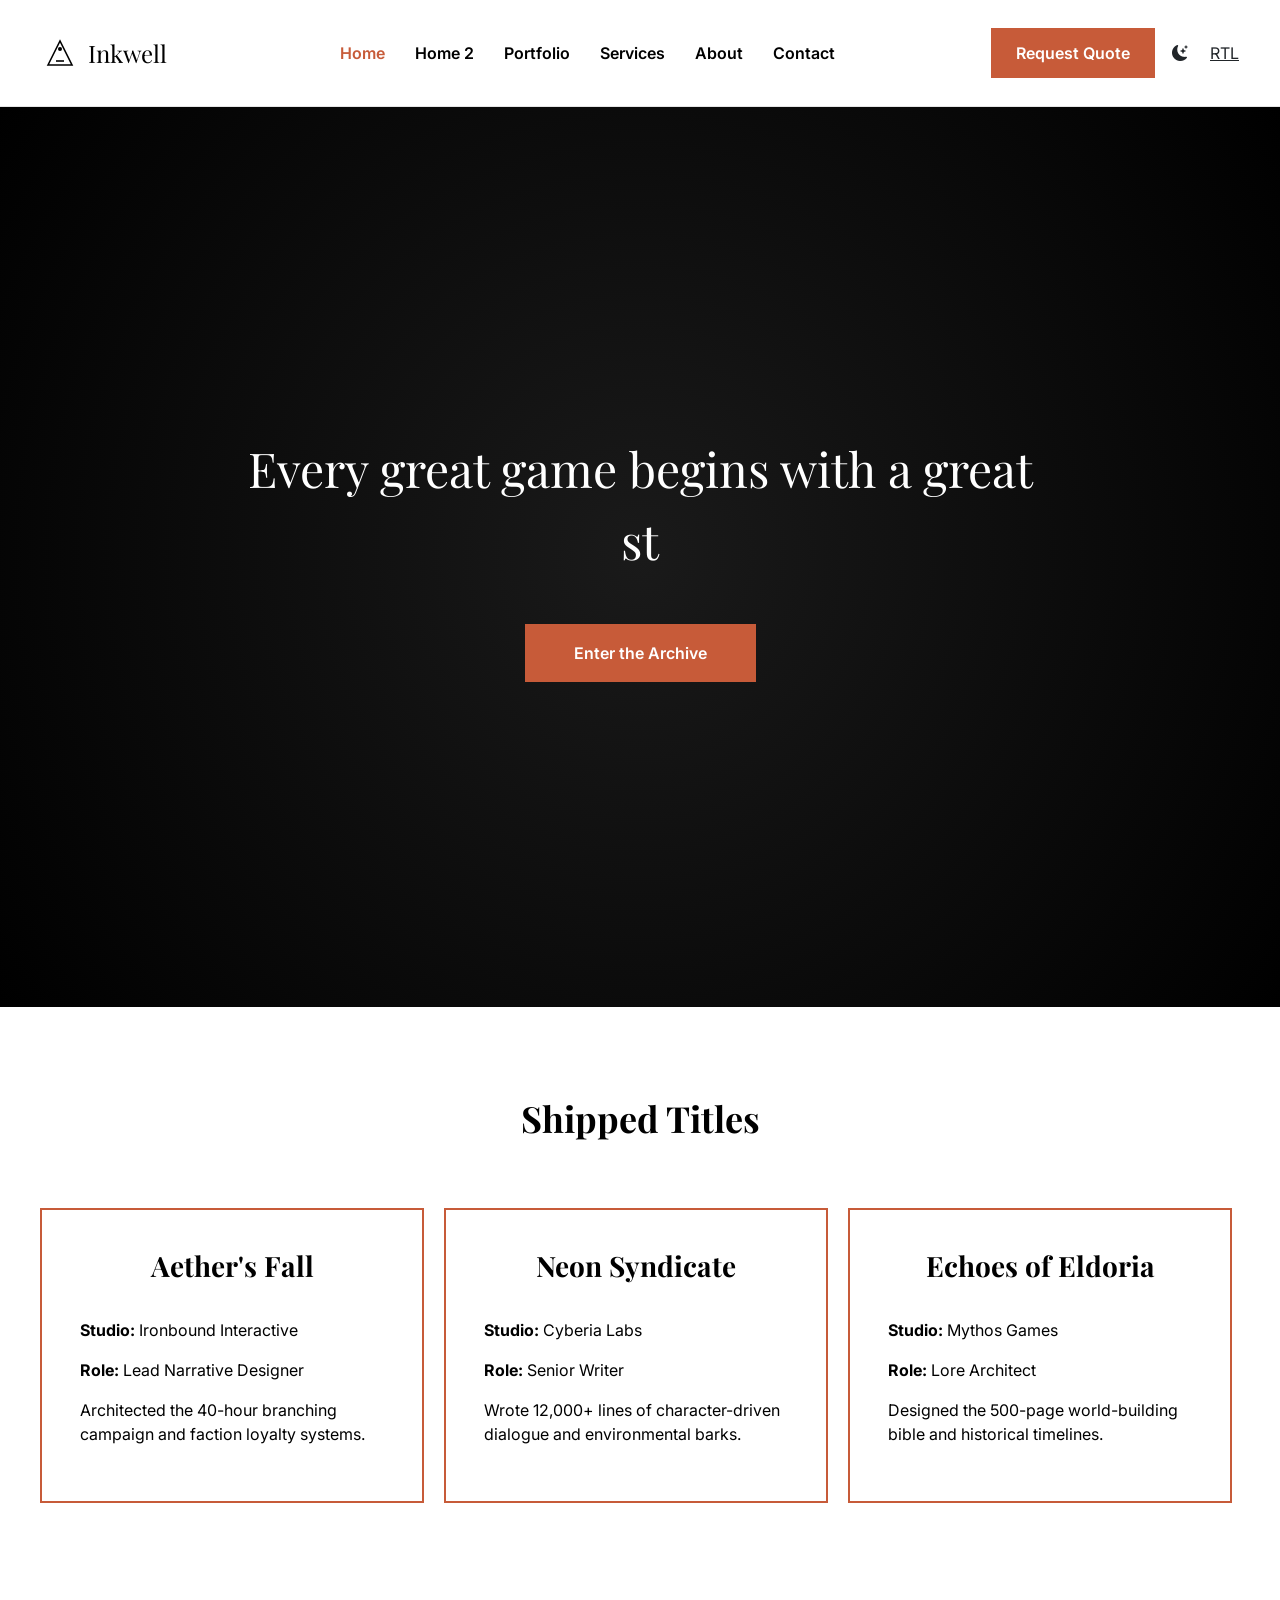
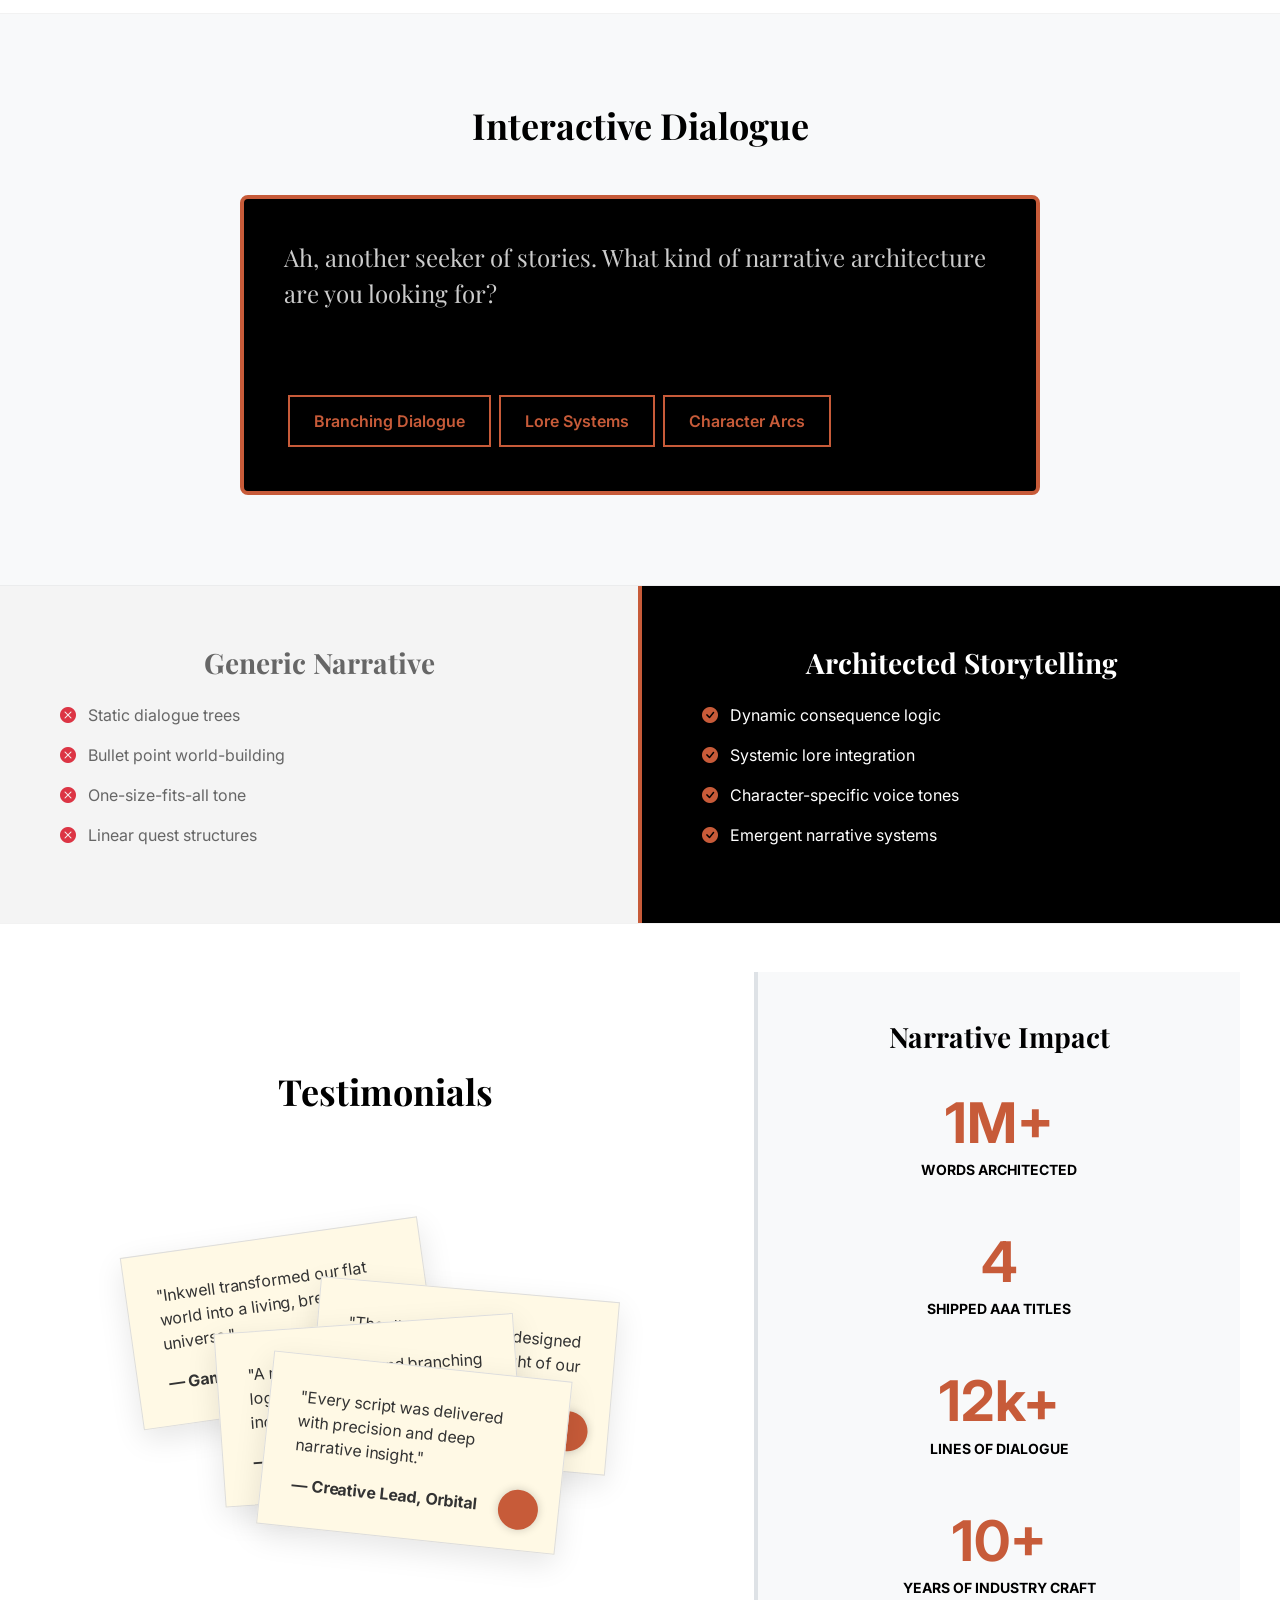
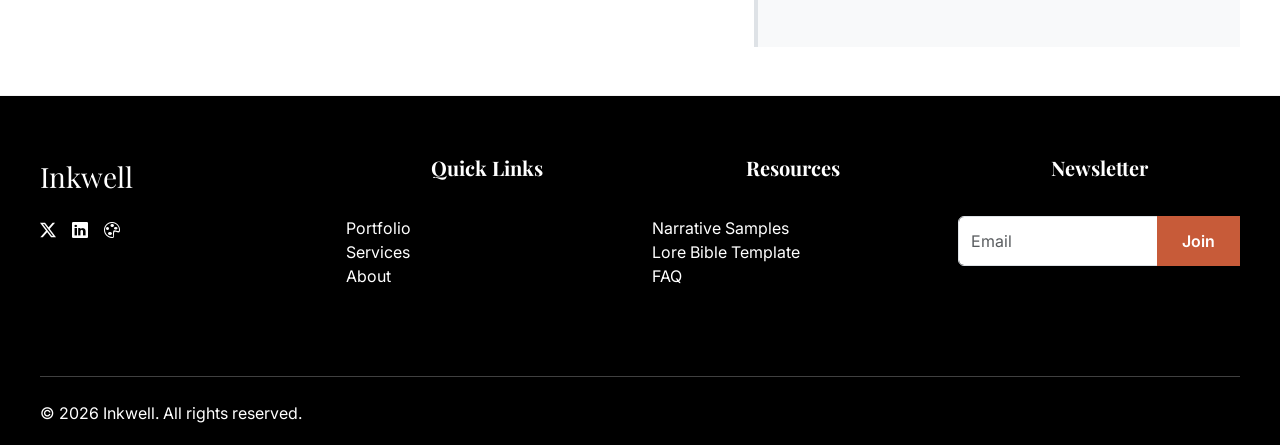
==== index.html @ e15f111b "80CentOkay" ====
<!DOCTYPE html>
<html lang="en">
<head>
    <meta charset="UTF-8">
    <meta name="viewport" content="width=device-width, initial-scale=1.0">
    <title>Inkwell | Narrative Architect & Game Writer</title>
    <meta name="description" content="Portfolio of Inkwell, a professional game writer and narrative designer specializing in AAA branching narratives and world-building.">
    <!-- Bootstrap 5 CSS -->
    <link href="https://cdn.jsdelivr.net/npm/bootstrap@5.3.0/dist/css/bootstrap.min.css" rel="stylesheet">
    <!-- Bootstrap Icons -->
    <link rel="stylesheet" href="https://cdn.jsdelivr.net/npm/bootstrap-icons@1.11.0/font/bootstrap-icons.css">
    <!-- Custom Styles -->
    <link rel="stylesheet" href="assets/css/style.css">
    <link rel="stylesheet" href="assets/css/dark-mode.css">
    <link rel="stylesheet" href="assets/css/rtl.css">
    <link rel="icon" type="image/svg+xml" href="assets/images/logo.svg">
    <style>
        /* Home-specific styles */
        .hero-section {
            height: 100vh;
            display: flex;
            align-items: center;
            justify-content: center;
            text-align: center;
            background: radial-gradient(circle, #1A1A1A 0%, #000 100%);
            color: #FFF;
            position: relative;
        }

        .typewriter-container {
            font-family: var(--font-heading);
            font-size: 3rem;
            max-width: 800px;
        }

        .shipped-titles-rail {
            display: flex;
            overflow-x: auto;
            scroll-snap-type: x mandatory;
            gap: 20px;
            padding: 20px 0;
            scrollbar-width: none;
        }

        .shipped-titles-rail::-webkit-scrollbar {
            display: none;
        }

        .game-card {
            flex: 0 0 clamp(280px, 30vw, 400px);
            scroll-snap-align: start;
            border: 2px solid var(--accent-amber);
            padding: clamp(20px, 3vw, 40px);
            transition: 0.3s;
            background: var(--primary-white);
            color: var(--primary-black);
            cursor: pointer;
        }

        .game-card:hover {
            background: var(--accent-amber);
            color: #FFF;
            transform: translateY(-10px);
        }

        .dialogue-ui {
            background: #000;
            color: #FFF;
            padding: 40px;
            border: 4px solid var(--accent-amber);
            border-radius: 8px;
            min-height: 300px;
            display: flex;
            flex-direction: column;
            justify-content: space-between;
        }

        .dialogue-text {
            font-size: 1.5rem;
            font-family: var(--font-heading);
        }

        .writer-edge-split {
            display: flex;
            flex-wrap: wrap;
        }

        .edge-side {
            flex: 1;
            padding: 60px;
            min-width: 300px;
        }

        .edge-left {
            background: #F4F4F4;
            color: #666;
        }

        .edge-right {
            background: var(--primary-black);
            color: var(--primary-white);
            border-left: 4px solid var(--accent-amber);
        }

        .testimonial-letters {
            position: relative;
            height: 400px;
            display: flex;
            justify-content: center;
            align-items: center;
        }

        .letter {
            position: absolute;
            width: 300px;
            padding: 30px;
            background: #FFF9E5;
            box-shadow: 0 10px 30px rgba(0,0,0,0.1);
            border: 1px solid #DDD;
            transition: 0.5s;
            cursor: pointer;
            color: #333;
        }

        .letter::after {
            content: '';
            position: absolute;
            bottom: 20px;
            right: 20px;
            width: 40px;
            height: 40px;
            background: var(--accent-amber);
            border-radius: 50%;
            box-shadow: 0 0 10px rgba(0,0,0,0.2);
        }

        .letter:nth-child(1) { transform: rotate(-8deg) translate(-100px, -40px); z-index: 1; }
        .letter:nth-child(2) { transform: rotate(5deg) translate(80px, 20px); z-index: 2; }
        .letter:nth-child(3) { transform: rotate(-4deg) translate(-20px, 60px); z-index: 3; }
        .letter:nth-child(4) { transform: rotate(6deg) translate(40px, 100px); z-index: 4; }

        .letter:hover {
            z-index: 10;
            transform: scale(1.1) rotate(0deg) translateY(-20px);
        }
    </style>
</head>
<body>

    <!-- Header -->
    <header class="sticky-top bg-white">
        <nav class="navbar navbar-expand-custom container">
            <a class="navbar-brand d-flex align-items-center" href="index.html">
                <svg width="40" height="40" viewBox="0 0 100 100" class="me-2">
                    <path d="M20 80 L50 20 L80 80 Z" fill="none" stroke="currentColor" stroke-width="4"/>
                    <path d="M40 70 L60 70" fill="none" stroke="currentColor" stroke-width="4"/>
                    <circle cx="50" cy="40" r="5" fill="currentColor"/>
                </svg>
                <span>Inkwell</span>
            </a>
            
            <button class="navbar-toggler" type="button" data-bs-toggle="offcanvas" data-bs-target="#mobileNav">
                <span class="navbar-toggler-icon"></span>
            </button>

            <div class="collapse navbar-collapse">
                <ul class="navbar-nav mx-auto">
                    <li class="nav-item"><a class="nav-link active" href="index.html">Home</a></li>
                    <li class="nav-item"><a class="nav-link" href="home-2.html">Home 2</a></li>
                    <li class="nav-item"><a class="nav-link" href="portfolio.html">Portfolio</a></li>
                    <li class="nav-item"><a class="nav-link" href="services.html">Services</a></li>
                    <li class="nav-item"><a class="nav-link" href="about.html">About</a></li>
                    <li class="nav-item"><a class="nav-link" href="contact.html">Contact</a></li>
                </ul>
            </div>

            <div class="d-flex align-items-center d-flex-desktop">
                <a href="contact.html" class="btn btn-primary me-3">Request Quote</a>
            </div>

            <div class="theme-controls theme-controls-mobile">
                <button id="theme-toggle" class="btn btn-link text-dark p-0 me-3"><i id="theme-icon" class="bi bi-moon-stars-fill"></i></button>
                <button id="rtl-toggle" class="btn btn-link text-dark p-0">RTL</button>
            </div>
        </nav>
    </header>

    <!-- Mobile Nav Offcanvas -->
    <div class="offcanvas offcanvas-start" tabindex="-1" id="mobileNav">
        <div class="offcanvas-header">
            <h5 class="offcanvas-title">Menu</h5>
            <button type="button" class="btn-close" data-bs-dismiss="offcanvas"></button>
        </div>
        <div class="offcanvas-body">
            <ul class="navbar-nav">
                <li class="nav-item"><a class="nav-link" href="index.html">Home</a></li>
                <li class="nav-item"><a class="nav-link" href="home-2.html">Home 2</a></li>
                <li class="nav-item"><a class="nav-link" href="portfolio.html">Portfolio</a></li>
                <li class="nav-item"><a class="nav-link" href="services.html">Services</a></li>
                <li class="nav-item"><a class="nav-link" href="about.html">About</a></li>
                <li class="nav-item"><a class="nav-link" href="contact.html">Contact</a></li>
            </ul>
        </div>
    </div>

    <!-- Section 1: Cinematic Opening -->
    <section class="hero-section p-0 text-fixed-white">
        <div class="container">
            <div id="typewriter" class="typewriter-container mx-auto" data-text="Every great game begins with a great story."></div>
            <a href="#titles" class="btn btn-primary mt-5 px-5 py-3">Enter the Archive</a>
        </div>
    </section>

    <!-- Section 2: Shipped Titles Rail -->
    <section id="titles" class="container">
        <h2 class="mb-5 text-center">Shipped Titles</h2>
        <div class="shipped-titles-rail">
            <div class="game-card">
                <h3>Aether's Fall</h3>
                <p><strong>Studio:</strong> Ironbound Interactive</p>
                <p><strong>Role:</strong> Lead Narrative Designer</p>
                <p>Architected the 40-hour branching campaign and faction loyalty systems.</p>
            </div>
            <div class="game-card">
                <h3>Neon Syndicate</h3>
                <p><strong>Studio:</strong> Cyberia Labs</p>
                <p><strong>Role:</strong> Senior Writer</p>
                <p>Wrote 12,000+ lines of character-driven dialogue and environmental barks.</p>
            </div>
            <div class="game-card">
                <h3>Echoes of Eldoria</h3>
                <p><strong>Studio:</strong> Mythos Games</p>
                <p><strong>Role:</strong> Lore Architect</p>
                <p>Designed the 500-page world-building bible and historical timelines.</p>
            </div>
            <div class="game-card">
                <h3>The Final Breach</h3>
                <p><strong>Studio:</strong> Orbital Studios</p>
                <p><strong>Role:</strong> Narrative Designer</p>
                <p>Developed the dynamic quest system and moral consequence engine.</p>
            </div>
        </div>
    </section>

    <!-- Section 3: Interactive Dialogue System -->
    <section class="bg-light">
        <div class="container">
            <h2 class="mb-5 text-center">Interactive Dialogue</h2>
            <div class="dialogue-ui mx-auto text-fixed-white" style="max-width: 800px;">
                <div id="dialogue-content">
                    <!-- JS will populate this -->
                </div>
                <div id="dialogue-choices" class="mt-4">
                    <!-- JS will populate this -->
                </div>
            </div>
        </div>
    </section>

    <!-- Section 4: The Writer's Edge (Comparison) -->
    <section class="p-0">
        <div class="writer-edge-split">
            <div class="edge-side edge-left">
                <h3 class="mb-4">Generic Narrative</h3>
                <ul class="list-unstyled">
                    <li class="mb-3"><i class="bi bi-x-circle-fill text-danger me-2"></i> Static dialogue trees</li>
                    <li class="mb-3"><i class="bi bi-x-circle-fill text-danger me-2"></i> Bullet point world-building</li>
                    <li class="mb-3"><i class="bi bi-x-circle-fill text-danger me-2"></i> One-size-fits-all tone</li>
                    <li><i class="bi bi-x-circle-fill text-danger me-2"></i> Linear quest structures</li>
                </ul>
            </div>
            <div class="edge-side edge-right">
                <h3 class="mb-4">Architected Storytelling</h3>
                <ul class="list-unstyled">
                    <li class="mb-3"><i class="bi bi-check-circle-fill text-accent me-2"></i> Dynamic consequence logic</li>
                    <li class="mb-3"><i class="bi bi-check-circle-fill text-accent me-2"></i> Systemic lore integration</li>
                    <li class="mb-3"><i class="bi bi-check-circle-fill text-accent me-2"></i> Character-specific voice tones</li>
                    <li><i class="bi bi-check-circle-fill text-accent me-2"></i> Emergent narrative systems</li>
                </ul>
            </div>
        </div>
    </section>

    <!-- Section 5: Narrative Testimonials & Impact -->
    <section class="container py-5">
        <div class="row align-items-center">
            <!-- Testimonials Column -->
            <div class="col-lg-7 mb-5 mb-lg-0">
                <h2>Testimonials</h2>
                <div class="testimonial-letters mx-auto" style="max-width: 600px;">
                    <div class="letter">
                        <p>"Inkwell transformed our flat world into a living, breathing universe."</p>
                        <strong>— Game Director, Ironbound</strong>
                    </div>
                    <div class="letter">
                        <p>"The dialogue system designed by Inkwell is the highlight of our game."</p>
                        <strong>— Lead Dev, Cyberia</strong>
                    </div>
                    <div class="letter">
                        <p>"A master of lore and branching logic. Simply the best in the industry."</p>
                        <strong>— Producer, Mythos Games</strong>
                    </div>
                    <div class="letter">
                        <p>"Every script was delivered with precision and deep narrative insight."</p>
                        <strong>— Creative Lead, Orbital</strong>
                    </div>
                </div>
            </div>
            
            <!-- Narrative Impact Column (New Section to fill the gap) -->
            <div class="col-lg-5">
                <div class="p-5 border-start border-4 border-accent bg-light text-center">
                    <h3>Narrative Impact</h3>
                    <div class="mb-5">
                        <span class="display-4 d-block text-accent fw-bold">1M+</span>
                        <span class="text-uppercase small tracking-widest fw-bold">Words Architected</span>
                    </div>
                    <div class="mb-5">
                        <span class="display-4 d-block text-accent fw-bold">4</span>
                        <span class="text-uppercase small tracking-widest fw-bold">Shipped AAA Titles</span>
                    </div>
                    <div class="mb-5">
                        <span class="display-4 d-block text-accent fw-bold">12k+</span>
                        <span class="text-uppercase small tracking-widest fw-bold">Lines of Dialogue</span>
                    </div>
                    <div>
                        <span class="display-4 d-block text-accent fw-bold">10+</span>
                        <span class="text-uppercase small tracking-widest fw-bold">Years of Industry Craft</span>
                    </div>
                </div>
            </div>
        </div>
    </section>

    <!-- Footer -->
    <footer>
        <div class="container">
            <div class="row">
                <div class="col-md-3 mb-4">
                    <span class="footer-logo">Inkwell</span>
                    <div class="d-flex gap-3">
                        <a href="#"><i class="bi bi-twitter-x"></i></a>
                        <a href="#"><i class="bi bi-linkedin"></i></a>
                        <a href="#"><i class="bi bi-palette"></i></a>
                    </div>
                </div>
                <div class="col-md-3 mb-4">
                    <h5>Quick Links</h5>
                    <ul class="list-unstyled">
                        <li><a href="portfolio.html">Portfolio</a></li>
                        <li><a href="services.html">Services</a></li>
                        <li><a href="about.html">About</a></li>
                    </ul>
                </div>
                <div class="col-md-3 mb-4">
                    <h5>Resources</h5>
                    <ul class="list-unstyled">
                        <li><a href="#">Narrative Samples</a></li>
                        <li><a href="#">Lore Bible Template</a></li>
                        <li><a href="#">FAQ</a></li>
                    </ul>
                </div>
                <div class="col-md-3 mb-4">
                    <h5>Newsletter</h5>
                    <form>
                        <div class="input-group">
                            <input type="email" class="form-control" placeholder="Email">
                            <button class="btn btn-primary">Join</button>
                        </div>
                    </form>
                </div>
            </div>
            <hr class="mt-5 mb-4">
            <div class="d-flex justify-content-between align-items-center">
                <p class="mb-0">© 2026 Inkwell. All rights reserved.</p>
                <button id="back-to-top" class="btn btn-primary btn-sm"><i class="bi bi-arrow-up"></i></button>
            </div>
        </div>
    </footer>

    <!-- Bootstrap 5 JS Bundle -->
    <script src="https://cdn.jsdelivr.net/npm/bootstrap@5.3.0/dist/js/bootstrap.bundle.min.js"></script>
    <!-- Custom JS -->
    <script src="assets/js/main.js"></script>
</body>
</html>
---- assets/css/style.css ----
/* Inkwell - Main Style Sheet */@import url('https://fonts.googleapis.com/css2?family=Playfair+Display:wght@700&family=Inter:wght@400;600&display=swap');

:root {
    --primary-black: #000;
    --primary-white: #FFF;
    --accent-amber: #C75B39;
    --font-heading: 'Playfair Display', serif;
    --font-body: 'Inter', sans-serif;
}

body {
    background-color: var(--primary-white);
    color: var(--primary-black);
    font-family: var(--font-body);
    font-size: clamp(16px, 1.2vw, 18px);
    line-height: 1.5;
    overflow-x: hidden;
    transition: background-color 0.3s ease, color 0.3s ease;
}

body, header, footer, section, .card, .game-card, .skill-tag, .sample-folder, .service-card, .offcanvas, input, textarea, select {
    transition: background-color 0.3s ease, color 0.3s ease, border-color 0.3s ease;
}

h1, h2, h3, h4, h5, h6 {
    font-family: var(--font-heading);
    font-weight: 700;
    text-align: center;
    margin-bottom: clamp(20px, 4vh, 40px);
}

h1 { font-size: clamp(32px, 5vw, 48px); line-height: 1.1; }
h2 { font-size: clamp(28px, 4vw, 36px); line-height: 1.2; }
h3 { font-size: clamp(24px, 3vw, 28px); line-height: 1.2; }

a {
    color: var(--accent-amber);
    text-decoration: none;
    transition: 0.3s;
}

a:hover {
    color: var(--primary-black);
}

.btn-primary {
    background-color: var(--accent-amber);
    border-color: var(--accent-amber);
    color: var(--primary-white);
    padding: 12px 24px;
    font-weight: 600;
    border-radius: 0;
    transition: 0.3s;
}

.btn-primary:hover {
    background-color: var(--primary-black);
    border-color: var(--primary-black);
    color: var(--primary-white);
}

.btn-secondary {
    background-color: transparent;
    border: 2px solid var(--accent-amber);
    color: var(--accent-amber);
    padding: 12px 24px;
    font-weight: 600;
    border-radius: 0;
    transition: 0.3s;
}

.btn-secondary:hover {
    background-color: var(--accent-amber);
    color: var(--primary-white);
}

/* Header & Navigation */
header {
    padding: 20px 0;
    border-bottom: 1px solid rgba(0,0,0,0.1);
}

.navbar-brand {
    font-family: var(--font-heading);
    font-size: 24px;
    color: var(--primary-black) !important;
}

.nav-link {
    color: var(--primary-black) !important;
    font-weight: 600;
    margin: 0 15px;
}

.nav-link:hover, .nav-link.active {
    color: var(--accent-amber) !important;
}

/* Responsive Navigation */
@media (max-width: 1100px) {
    .navbar-expand-custom .navbar-collapse {
        display: none !important;
    }
    .navbar-expand-custom .navbar-toggler {
        display: block !important;
    }
    .navbar-expand-custom .navbar-nav {
        flex-direction: column;
    }
    .navbar-expand-custom .d-flex-desktop {
        display: none !important; /* Hide desktop specific CTAs */
    }
    .navbar-brand {
        margin: 0 auto !important; /* Center logo on mobile */
    }
    .theme-controls-mobile {
        position: absolute;
        top: 15px;
        right: 15px;
        z-index: 1050;
    }
}

@media (min-width: 1101px) {
    .navbar-expand-custom .navbar-collapse {
        display: flex !important;
        flex-basis: auto;
    }
    .navbar-expand-custom .navbar-toggler {
        display: none !important;
    }
    .navbar-expand-custom .navbar-nav {
        flex-direction: row;
    }
}

/* Section Spacing */
section {
    padding: clamp(60px, 10vh, 100px) 0;
    border-bottom: 1px solid rgba(0,0,0,0.05);
}

.container {
    max-width: 1300px;
    padding-left: clamp(15px, 5vw, 40px);
    padding-right: clamp(15px, 5vw, 40px);
}

/* Footer */
footer {
    background-color: var(--primary-black);
    color: var(--primary-white);
    padding: 60px 0 20px;
}

footer a {
    color: var(--primary-white);
}

footer a:hover {
    color: var(--accent-amber);
}

.footer-logo {
    font-family: var(--font-heading);
    font-size: 28px;
    margin-bottom: 20px;
    display: block;
}

/* Utilities */
.text-accent { color: var(--accent-amber) !important; }
.bg-accent { background-color: var(--accent-amber) !important; }
.text-fixed-white { color: #FFF !important; }
.text-fixed-black { color: #000 !important; }
---- assets/css/dark-mode.css ----
/* Inkwell - Dark Mode */
:root {
    --dark-bg: #1A1A1A;
    --dark-card: #2A2A2A;
    --dark-border: rgba(255,255,255,0.1);
}

body.dark-mode {
    background-color: var(--dark-bg);
    color: #FFF;
}

body, header, footer, section, .card, .game-card, .skill-tag, .sample-folder, .service-card, .offcanvas, input, textarea, select {
    transition: background-color 0.3s ease, color 0.3s ease, border-color 0.3s ease;
}

body.dark-mode header {
    background-color: var(--dark-bg) !important;
    border-bottom: 1px solid var(--dark-border);
}

body.dark-mode .navbar-brand,
body.dark-mode .nav-link {
    color: #FFF !important;
}

body.dark-mode .nav-link:hover,
body.dark-mode .nav-link.active {
    color: var(--accent-amber) !important;
}

body.dark-mode .navbar-toggler {
    background-color: var(--accent-amber);
    border: none;
}

body.dark-mode .navbar-toggler-icon {
    filter: invert(1);
}

body.dark-mode a:hover {
    color: var(--accent-amber);
}

body.dark-mode .btn-primary:hover {
    background-color: #FFF;
    color: var(--dark-bg);
    border-color: #FFF;
}

body.dark-mode .btn-secondary:hover {
    background-color: #FFF;
    color: var(--dark-bg);
    border-color: #FFF;
}

body.dark-mode footer {
    background-color: #000;
}

body.dark-mode section {
    border-bottom: 1px solid var(--dark-border);
}

body.dark-mode .bg-light {
    background-color: var(--dark-bg) !important;
}

body.dark-mode .card,
body.dark-mode .offcanvas {
    background-color: var(--dark-card);
    color: #FFF;
}

body.dark-mode .game-card {
    background-color: var(--dark-card);
    color: #FFF;
}

body.dark-mode .skill-tag {
    background-color: var(--dark-card);
    border-color: #444;
    border-bottom-color: #333;
    color: #FFF;
}

body.dark-mode .sample-folder {
    background-color: var(--dark-card);
    border-color: #444;
    color: #FFF;
}

body.dark-mode .service-card {
    background-color: var(--dark-card);
    border-color: #444;
    color: #FFF;
}

body.dark-mode .comparison-table td {
    border-color: var(--dark-border);
    color: #FFF;
}

body.dark-mode .comparison-table tr:hover td {
    background-color: var(--dark-card);
}

body.dark-mode input,
body.dark-mode textarea,
body.dark-mode select {
    background-color: var(--dark-card);
    color: #FFF;
    border-color: var(--dark-border);
}

body.dark-mode input:focus,
body.dark-mode textarea:focus {
    background-color: #333;
    color: #FFF;
    border-color: var(--accent-amber);
}

/* Ensure sections with fixed backgrounds maintain their text color */
.hero-section, .hero-v2, .dialogue-ui, .voice-gallery, .conversion-cta {
    color: #FFF !important;
}

.hero-section h1, .hero-v2 h1, .dialogue-ui h2, .voice-gallery h2, .conversion-cta h2 {
    color: #FFF !important;
}

.hero-section p, .hero-v2 p, .dialogue-ui p, .voice-gallery p, .conversion-cta p {
    color: rgba(255,255,255,0.8) !important;
}
---- assets/css/rtl.css ----
/* Inkwell - RTL Support */
[dir="rtl"] {
    direction: rtl;
    text-align: right;
}

[dir="rtl"] .ms-auto {
    margin-right: auto !important;
    margin-left: 0 !important;
}

[dir="rtl"] .me-auto {
    margin-left: auto !important;
    margin-right: 0 !important;
}

[dir="rtl"] .navbar-brand {
    margin-right: 0;
    margin-left: 1rem;
}

[dir="rtl"] .navbar-toggler {
    margin-left: 0;
    margin-right: auto;
}

[dir="rtl"] .nav-link {
    margin: 0 0 0 15px;
}

[dir="rtl"] .footer-logo {
    text-align: right;
}

[dir="rtl"] .text-start {
    text-align: right !important;
}

[dir="rtl"] .text-end {
    text-align: left !important;
}

[dir="rtl"] .float-start {
    float: right !important;
}

[dir="rtl"] .float-end {
    float: left !important;
}

[dir="rtl"] .btn i {
    margin-right: 0;
    margin-left: 0.5rem;
}

[dir="rtl"] .form-check {
    padding-left: 0;
    padding-right: 1.5em;
}

[dir="rtl"] .form-check .form-check-input {
    float: right;
    margin-right: -1.5em;
}
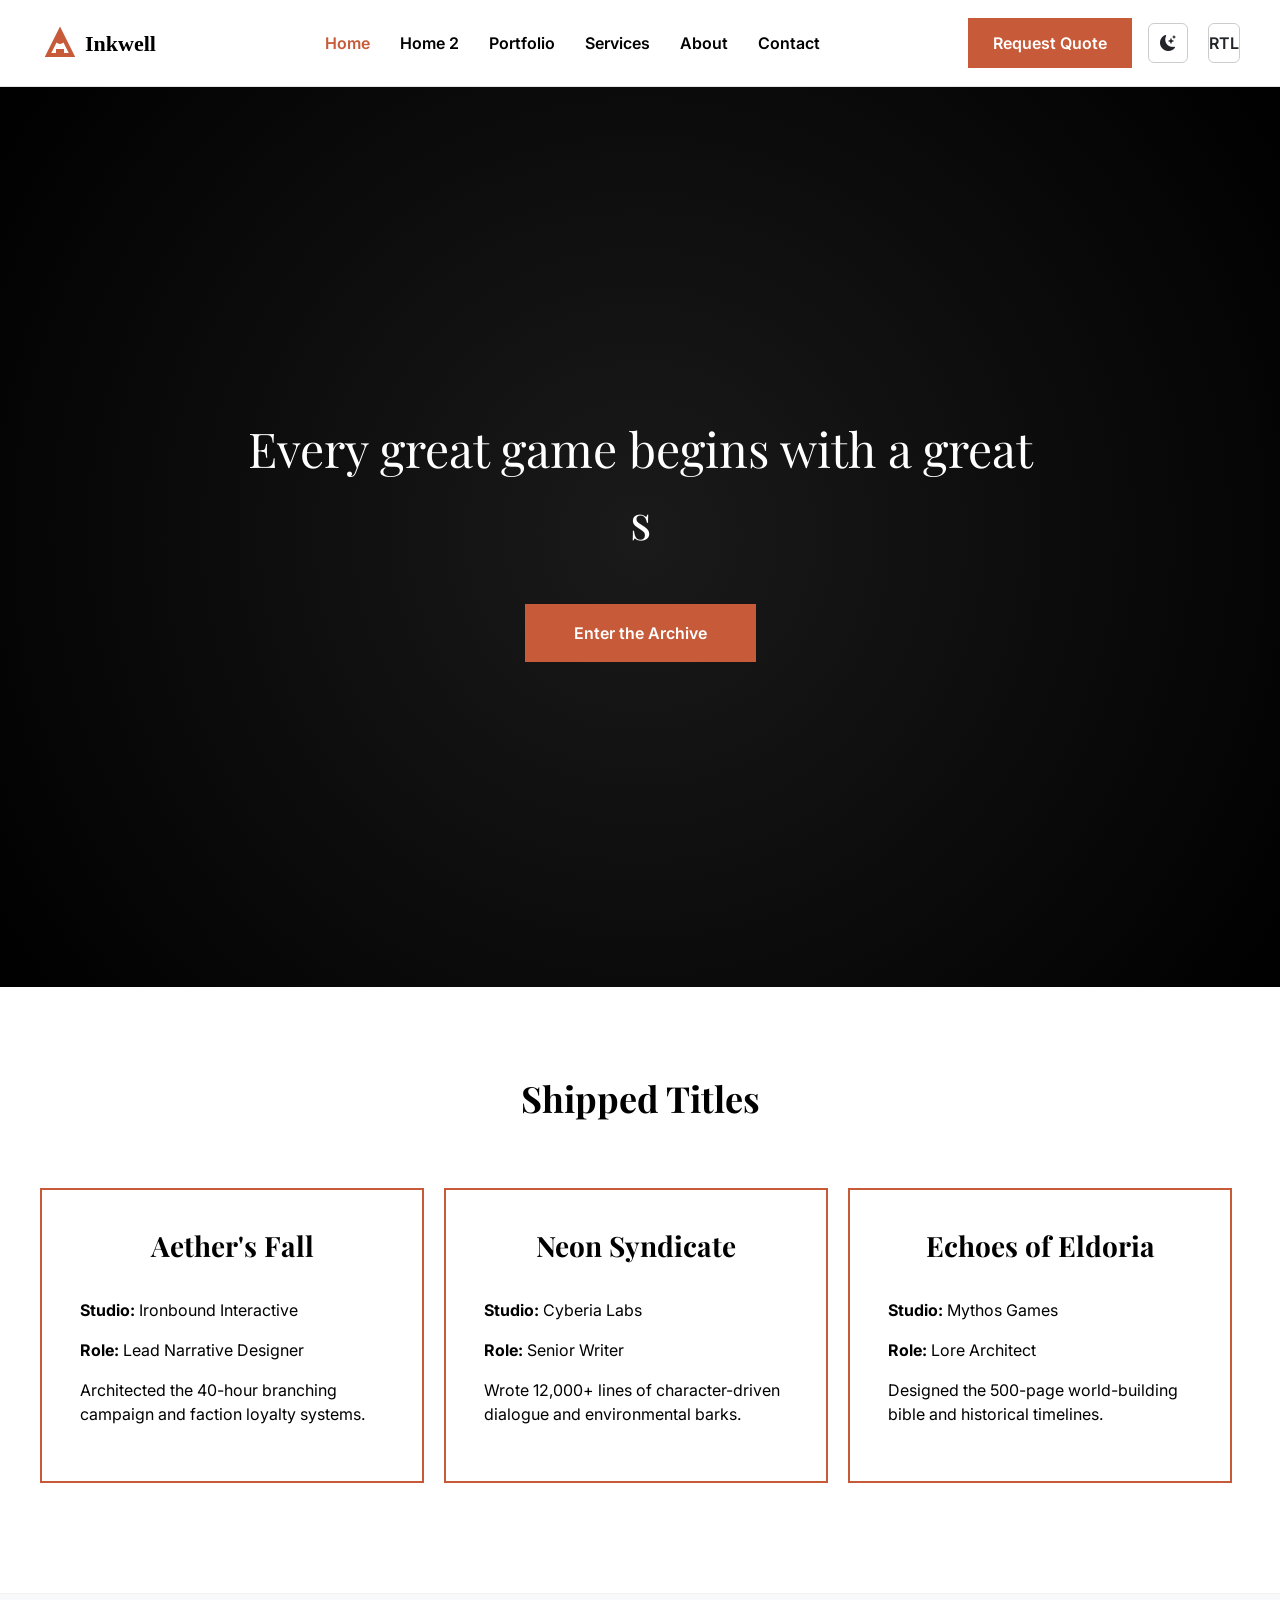
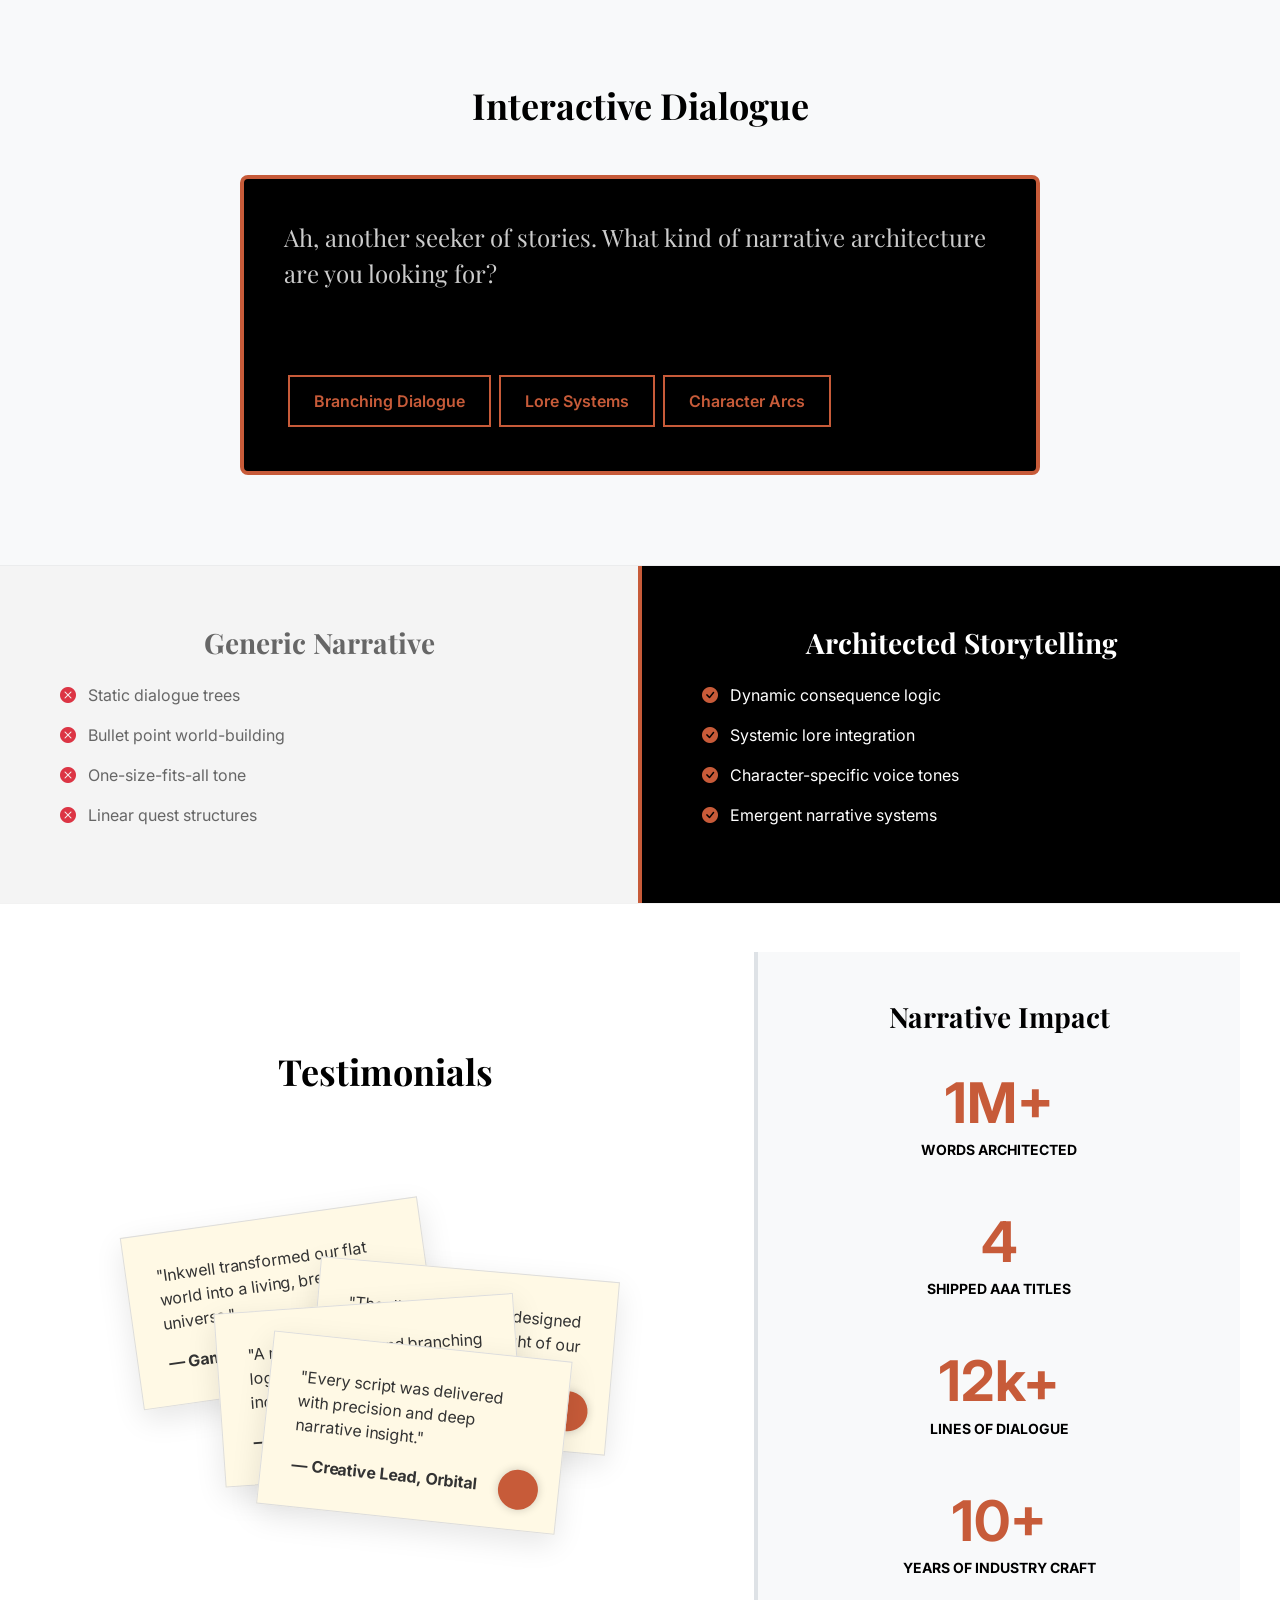
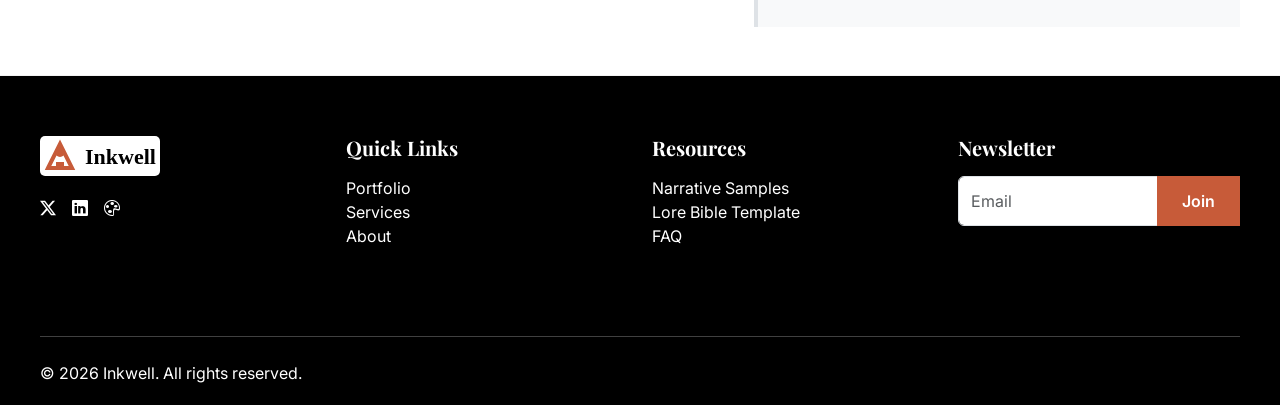
==== commit d2ece5ae: "90cent" ====
--- a/index.html
+++ b/index.html
@@ -143,6 +143,35 @@
             z-index: 10;
             transform: scale(1.1) rotate(0deg) translateY(-20px);
         }
+
+        @media (max-width: 500px) {
+            .testimonial-letters {
+                height: auto;
+                justify-content: flex-start;
+                align-items: stretch;
+                flex-direction: column;
+                gap: 16px;
+                padding: 0 10px;
+            }
+
+            .testimonial-letters .letter {
+                position: relative;
+                width: 100%;
+                padding: 20px;
+                transform: none !important;
+            }
+
+            .testimonial-letters .letter:hover {
+                transform: none !important;
+            }
+
+            .testimonial-letters .letter::after {
+                width: 28px;
+                height: 28px;
+                bottom: 16px;
+                right: 16px;
+            }
+        }
     </style>
 </head>
 <body>
@@ -151,12 +180,7 @@
     <header class="sticky-top bg-white">
         <nav class="navbar navbar-expand-custom container">
             <a class="navbar-brand d-flex align-items-center" href="index.html">
-                <svg width="40" height="40" viewBox="0 0 100 100" class="me-2">
-                    <path d="M20 80 L50 20 L80 80 Z" fill="none" stroke="currentColor" stroke-width="4"/>
-                    <path d="M40 70 L60 70" fill="none" stroke="currentColor" stroke-width="4"/>
-                    <circle cx="50" cy="40" r="5" fill="currentColor"/>
-                </svg>
-                <span>Inkwell</span>
+                <img src="assets/images/logo-lockup.svg" alt="Inkwell" class="brand-lockup">
             </a>
             
             <button class="navbar-toggler" type="button" data-bs-toggle="offcanvas" data-bs-target="#mobileNav">
@@ -337,7 +361,9 @@
         <div class="container">
             <div class="row">
                 <div class="col-md-3 mb-4">
-                    <span class="footer-logo">Inkwell</span>
+                    <div class="footer-brand">
+                        <img src="assets/images/logo-lockup.svg" alt="Inkwell" class="footer-logo-img">
+                    </div>
                     <div class="d-flex gap-3">
                         <a href="#"><i class="bi bi-twitter-x"></i></a>
                         <a href="#"><i class="bi bi-linkedin"></i></a>
--- a/assets/css/style.css
+++ b/assets/css/style.css
@@ -76,8 +76,12 @@
 
 /* Header & Navigation */
 header {
-    padding: 20px 0;
+    padding: 10px 0;
     border-bottom: 1px solid rgba(0,0,0,0.1);
+}
+
+.navbar.navbar-expand-custom {
+    align-items: center;
 }
 
 .navbar-brand {
@@ -86,6 +90,13 @@
     color: var(--primary-black) !important;
 }
 
+.navbar-brand .brand-lockup {
+    height: 40px;
+    width: auto;
+    flex: 0 0 auto;
+    display: block;
+}
+
 .nav-link {
     color: var(--primary-black) !important;
     font-weight: 600;
@@ -98,6 +109,12 @@
 
 /* Responsive Navigation */
 @media (max-width: 1100px) {
+    .navbar.navbar-expand-custom {
+        display: flex;
+        align-items: center;
+        column-gap: 8px;
+    }
+
     .navbar-expand-custom .navbar-collapse {
         display: none !important;
     }
@@ -111,14 +128,100 @@
         display: none !important; /* Hide desktop specific CTAs */
     }
     .navbar-brand {
-        margin: 0 auto !important; /* Center logo on mobile */
+        order: 1;
+        margin: 0 !important;
     }
     .theme-controls-mobile {
-        position: absolute;
-        top: 15px;
-        right: 15px;
+        position: static;
+        display: inline-flex;
+        align-items: center;
+        gap: 8px;
+        order: 2;
+        margin-inline-start: auto;
         z-index: 1050;
-    }
+        white-space: nowrap;
+    }
+
+    .theme-controls-mobile #theme-toggle,
+    .theme-controls-mobile #rtl-toggle {
+        margin: 0 !important;
+    }
+
+    .navbar-toggler {
+        order: 3;
+        margin: 0 !important;
+    }
+}
+
+@media (max-width: 420px) {
+    .navbar.navbar-expand-custom {
+        column-gap: 6px;
+    }
+
+    .navbar-brand {
+        font-size: 20px;
+    }
+
+    .navbar-brand svg,
+    .navbar-brand .brand-lockup {
+        height: 32px;
+    }
+
+    .theme-controls-mobile {
+        gap: 6px;
+    }
+
+    #theme-toggle {
+        width: 34px;
+        height: 34px;
+    }
+
+    #rtl-toggle {
+        height: 34px;
+        padding: 6px 8px;
+        font-size: 14px;
+    }
+
+    .navbar-toggler {
+        width: 34px;
+        height: 34px;
+    }
+}
+
+#theme-toggle,
+#rtl-toggle {
+    border: 1px solid rgba(0,0,0,0.2);
+    border-radius: 6px;
+    background-color: transparent;
+    padding: 6px 12px;
+    line-height: 1;
+    text-decoration: none;
+}
+
+#theme-toggle {
+    width: 40px;
+    height: 40px;
+    display: inline-flex;
+    align-items: center;
+    justify-content: center;
+    padding: 0;
+}
+
+#rtl-toggle {
+    height: 40px;
+    font-weight: 600;
+    display: inline-flex;
+    align-items: center;
+    justify-content: center;
+}
+
+.navbar-toggler {
+    width: 40px;
+    height: 40px;
+    padding: 0;
+    display: inline-flex;
+    align-items: center;
+    justify-content: center;
 }
 
 @media (min-width: 1101px) {
@@ -161,11 +264,65 @@
     color: var(--accent-amber);
 }
 
+footer h1,
+footer h2,
+footer h3,
+footer h4,
+footer h5,
+footer h6 {
+    text-align: left;
+    margin-bottom: 16px;
+}
+
+.footer-brand {
+    display: flex;
+    align-items: center;
+    gap: 12px;
+    margin-bottom: 20px;
+}
+
+.footer-logo-img {
+    height: 40px;
+    width: auto;
+    max-width: 220px;
+    flex: 0 0 auto;
+}
+
 .footer-logo {
     font-family: var(--font-heading);
     font-size: 28px;
-    margin-bottom: 20px;
-    display: block;
+    margin: 0;
+    display: inline-block;
+    line-height: 1;
+}
+
+.contact-card {
+    border-radius: 0;
+    border: 1px solid rgba(0,0,0,0.12);
+    box-shadow: 0 18px 40px rgba(0,0,0,0.06);
+}
+
+.contact-card .card-body {
+    padding: 28px;
+}
+
+.contact-map {
+    filter: grayscale(1) invert(0.9);
+    border: 2px solid var(--accent-amber);
+}
+
+body.dark-mode .contact-card {
+    border-color: var(--dark-border);
+}
+
+body.dark-mode .contact-link {
+    color: #FFF !important;
+}
+
+@media (max-width: 767.98px) {
+    .contact-card .card-body {
+        padding: 20px;
+    }
 }
 
 /* Utilities */
--- a/assets/css/dark-mode.css
+++ b/assets/css/dark-mode.css
@@ -36,6 +36,13 @@
 
 body.dark-mode .navbar-toggler-icon {
     filter: invert(1);
+}
+
+body.dark-mode #theme-toggle,
+body.dark-mode #rtl-toggle {
+    background-color: var(--accent-amber);
+    border: none;
+    color: #FFF;
 }
 
 body.dark-mode a:hover {
--- a/assets/css/rtl.css
+++ b/assets/css/rtl.css
@@ -19,9 +19,14 @@
     margin-left: 1rem;
 }
 
+[dir="rtl"] .navbar-brand .me-2 {
+    margin-right: 0 !important;
+    margin-left: 0.5rem !important;
+}
+
 [dir="rtl"] .navbar-toggler {
     margin-left: 0;
-    margin-right: auto;
+    margin-right: 0;
 }
 
 [dir="rtl"] .nav-link {
@@ -30,6 +35,19 @@
 
 [dir="rtl"] .footer-logo {
     text-align: right;
+}
+
+[dir="rtl"] footer h1,
+[dir="rtl"] footer h2,
+[dir="rtl"] footer h3,
+[dir="rtl"] footer h4,
+[dir="rtl"] footer h5,
+[dir="rtl"] footer h6 {
+    text-align: right;
+}
+
+[dir="rtl"] .footer-brand {
+    flex-direction: row-reverse;
 }
 
 [dir="rtl"] .text-start {
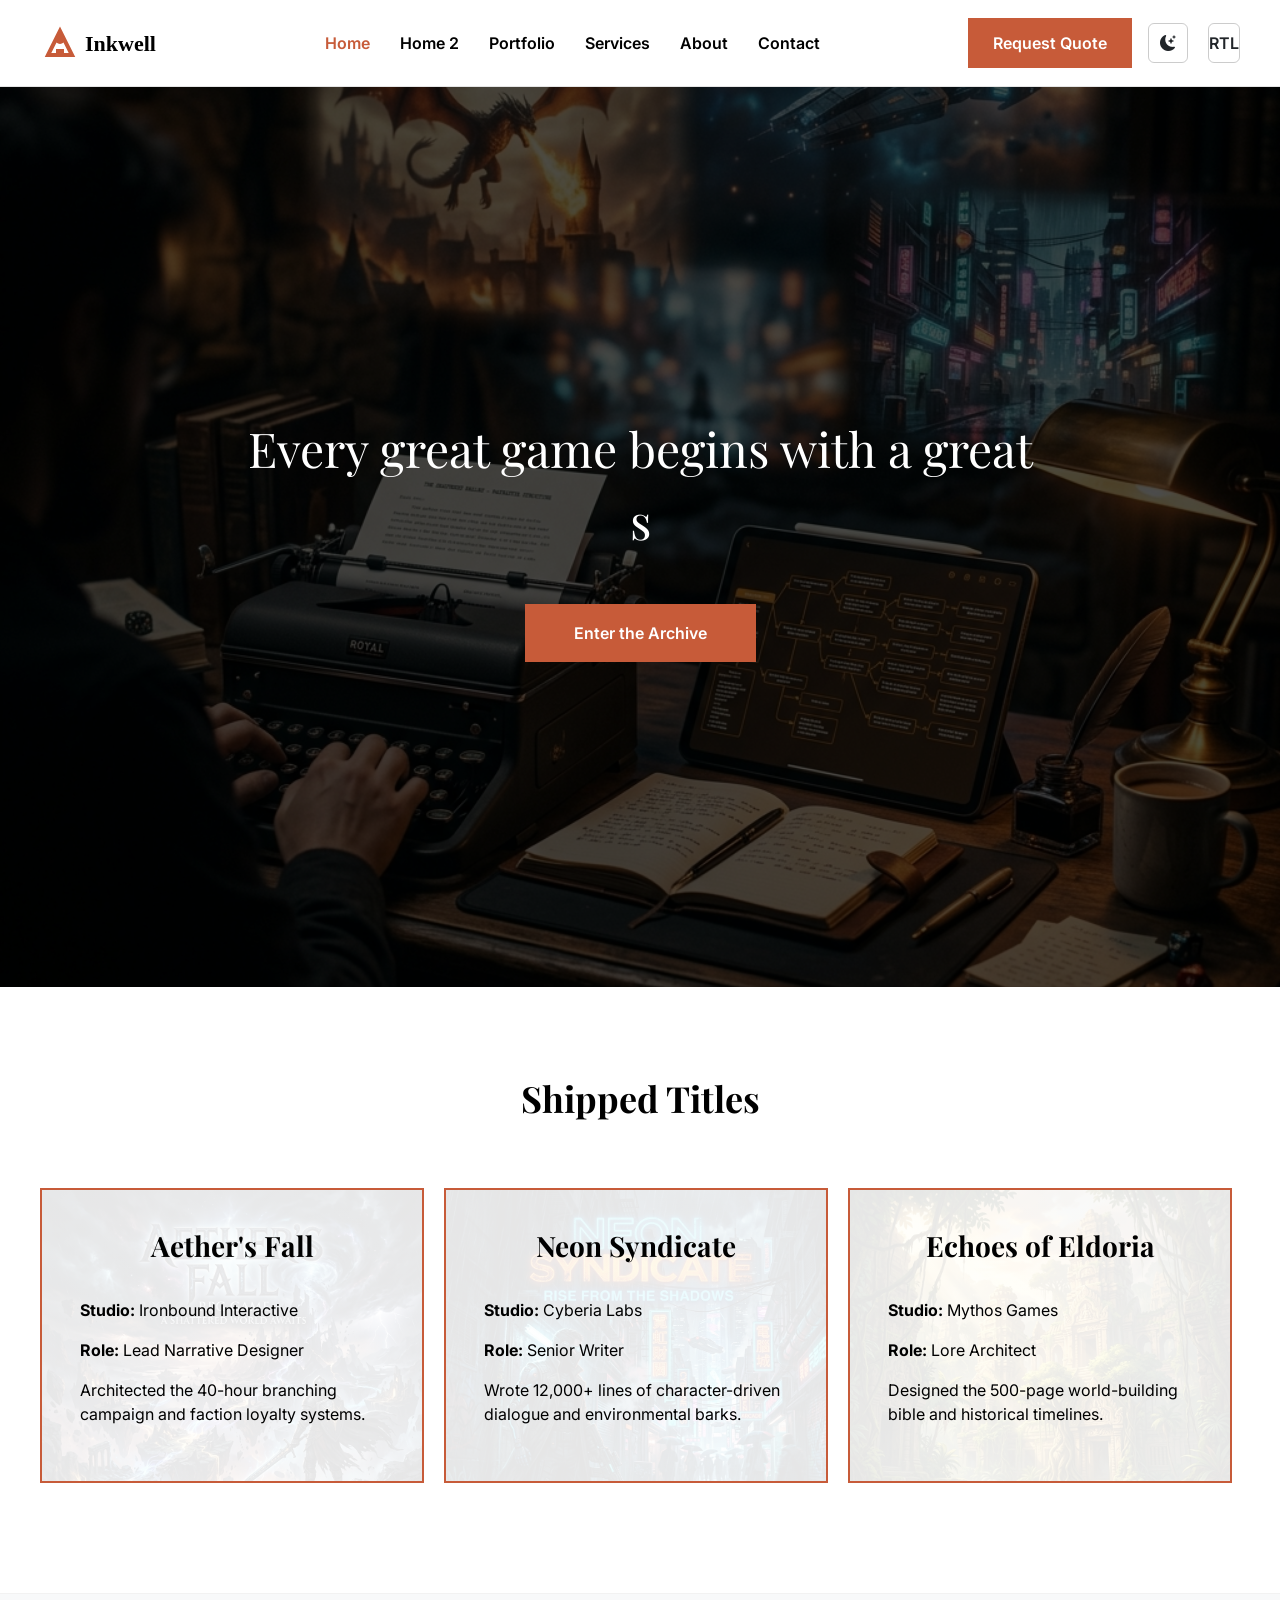
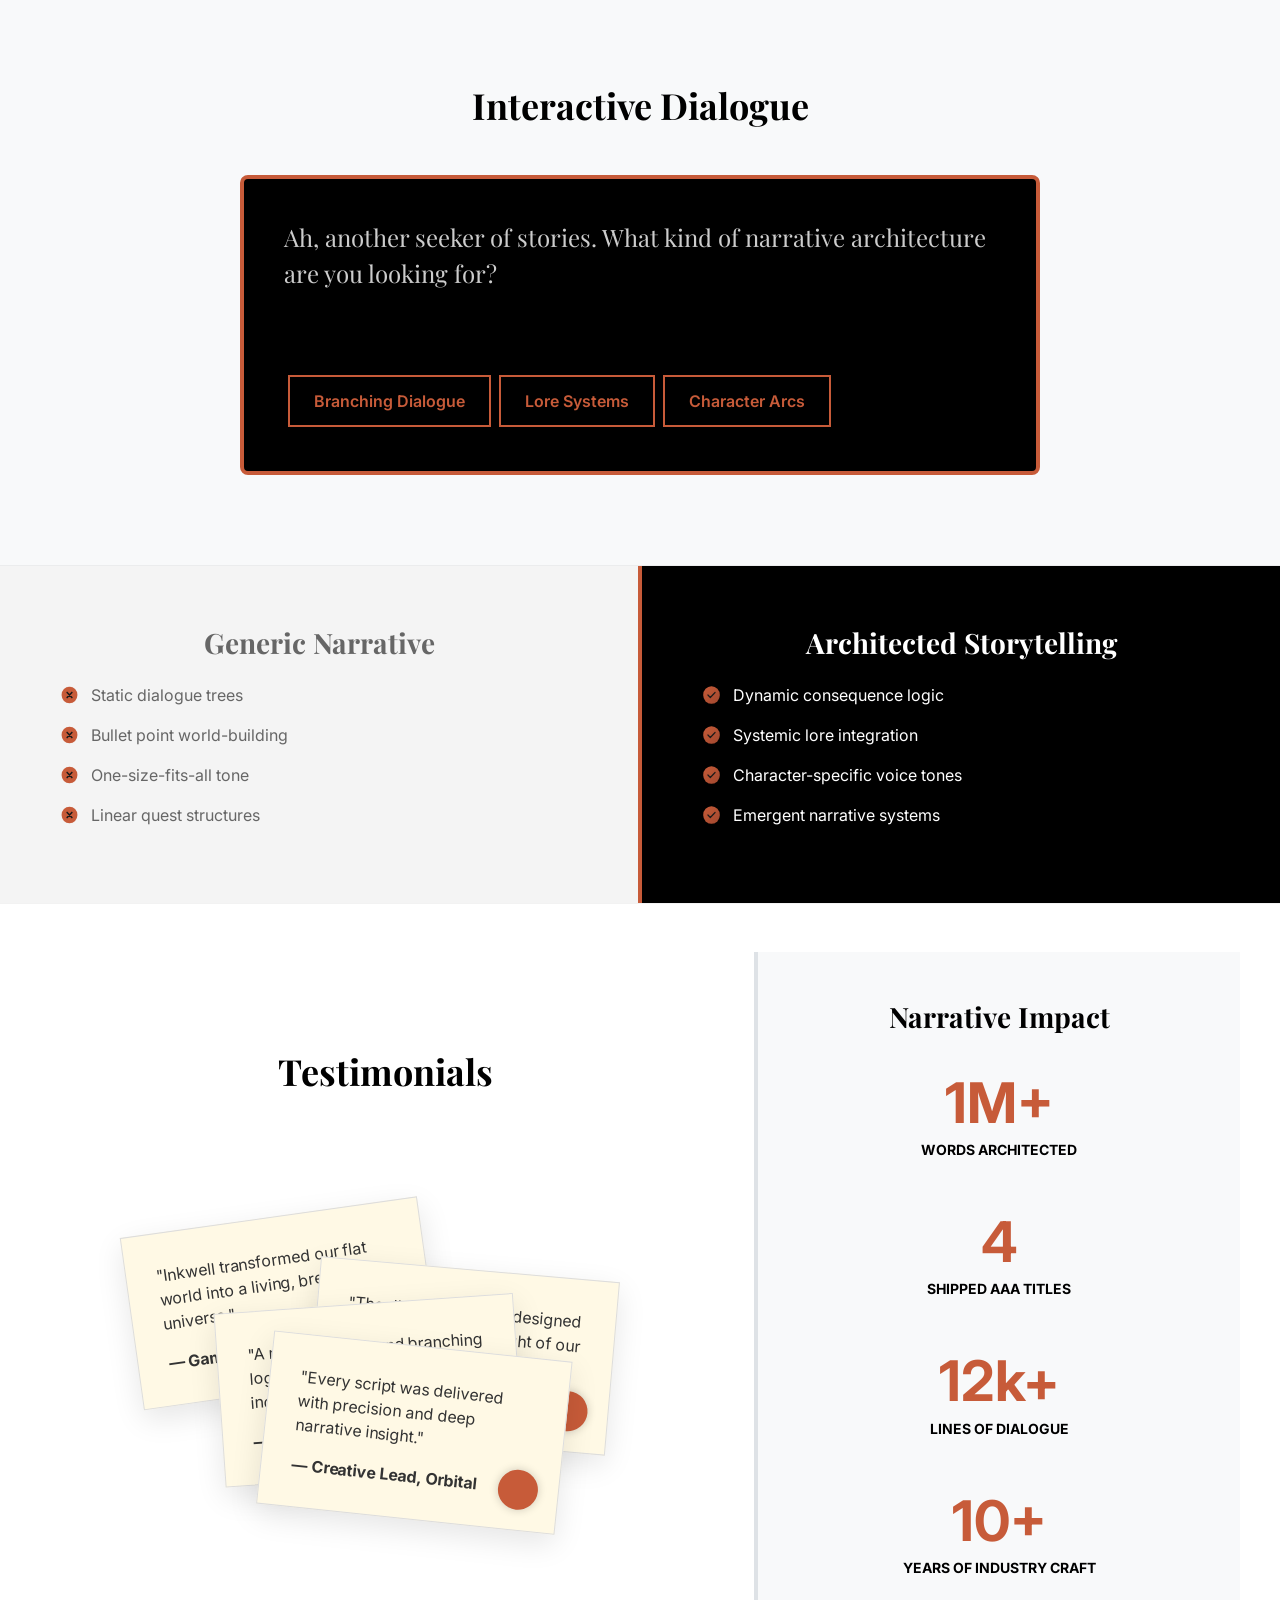
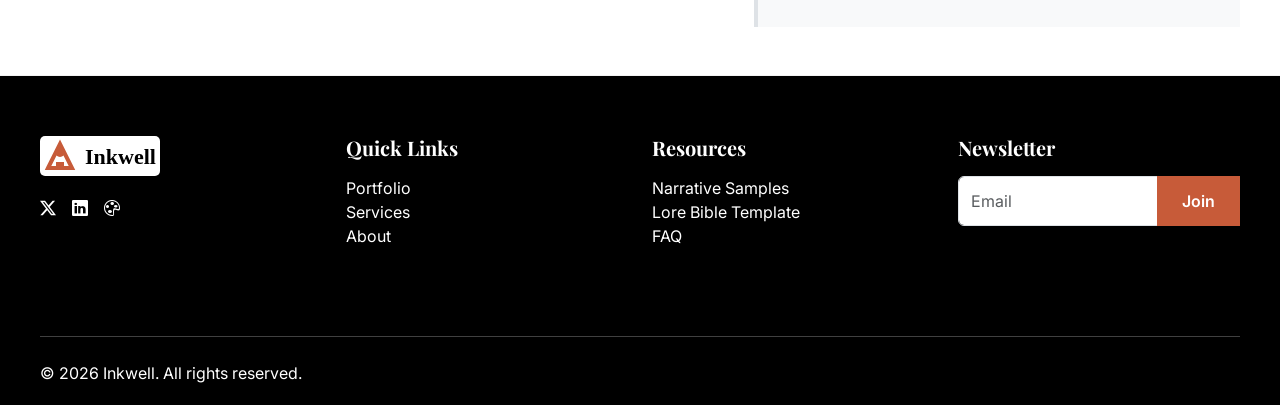
==== commit 7ba23787: "imagesupdate" ====
--- a/index.html
+++ b/index.html
@@ -22,7 +22,6 @@
             align-items: center;
             justify-content: center;
             text-align: center;
-            background: radial-gradient(circle, #1A1A1A 0%, #000 100%);
             color: #FFF;
             position: relative;
         }
@@ -239,25 +238,25 @@
     <section id="titles" class="container">
         <h2 class="mb-5 text-center">Shipped Titles</h2>
         <div class="shipped-titles-rail">
-            <div class="game-card">
+            <div class="game-card" style="background-image: linear-gradient(rgba(255,255,255,0.9), rgba(255,255,255,0.9)), url('assets/images/game-aether.jpg'); background-size: cover;">
                 <h3>Aether's Fall</h3>
                 <p><strong>Studio:</strong> Ironbound Interactive</p>
                 <p><strong>Role:</strong> Lead Narrative Designer</p>
                 <p>Architected the 40-hour branching campaign and faction loyalty systems.</p>
             </div>
-            <div class="game-card">
+            <div class="game-card" style="background-image: linear-gradient(rgba(255,255,255,0.9), rgba(255,255,255,0.9)), url('assets/images/game-neon.jpg'); background-size: cover;">
                 <h3>Neon Syndicate</h3>
                 <p><strong>Studio:</strong> Cyberia Labs</p>
                 <p><strong>Role:</strong> Senior Writer</p>
                 <p>Wrote 12,000+ lines of character-driven dialogue and environmental barks.</p>
             </div>
-            <div class="game-card">
+            <div class="game-card" style="background-image: linear-gradient(rgba(255,255,255,0.9), rgba(255,255,255,0.9)), url('assets/images/game-echoes.jpg'); background-size: cover;">
                 <h3>Echoes of Eldoria</h3>
                 <p><strong>Studio:</strong> Mythos Games</p>
                 <p><strong>Role:</strong> Lore Architect</p>
                 <p>Designed the 500-page world-building bible and historical timelines.</p>
             </div>
-            <div class="game-card">
+            <div class="game-card" style="background-image: linear-gradient(rgba(255,255,255,0.9), rgba(255,255,255,0.9)), url('assets/images/game-breach.jpg'); background-size: cover;">
                 <h3>The Final Breach</h3>
                 <p><strong>Studio:</strong> Orbital Studios</p>
                 <p><strong>Role:</strong> Narrative Designer</p>
@@ -267,7 +266,7 @@
     </section>
 
     <!-- Section 3: Interactive Dialogue System -->
-    <section class="bg-light">
+    <section class="bg-light bg-hud">
         <div class="container">
             <h2 class="mb-5 text-center">Interactive Dialogue</h2>
             <div class="dialogue-ui mx-auto text-fixed-white" style="max-width: 800px;">
@@ -287,19 +286,19 @@
             <div class="edge-side edge-left">
                 <h3 class="mb-4">Generic Narrative</h3>
                 <ul class="list-unstyled">
-                    <li class="mb-3"><i class="bi bi-x-circle-fill text-danger me-2"></i> Static dialogue trees</li>
-                    <li class="mb-3"><i class="bi bi-x-circle-fill text-danger me-2"></i> Bullet point world-building</li>
-                    <li class="mb-3"><i class="bi bi-x-circle-fill text-danger me-2"></i> One-size-fits-all tone</li>
-                    <li><i class="bi bi-x-circle-fill text-danger me-2"></i> Linear quest structures</li>
+                    <li class="mb-3"><img src="assets/images/x-circle.svg" alt="Icon" class="icon-img me-2"> Static dialogue trees</li>
+                    <li class="mb-3"><img src="assets/images/x-circle.svg" alt="Icon" class="icon-img me-2"> Bullet point world-building</li>
+                    <li class="mb-3"><img src="assets/images/x-circle.svg" alt="Icon" class="icon-img me-2"> One-size-fits-all tone</li>
+                    <li><img src="assets/images/x-circle.svg" alt="Icon" class="icon-img me-2"> Linear quest structures</li>
                 </ul>
             </div>
             <div class="edge-side edge-right">
                 <h3 class="mb-4">Architected Storytelling</h3>
                 <ul class="list-unstyled">
-                    <li class="mb-3"><i class="bi bi-check-circle-fill text-accent me-2"></i> Dynamic consequence logic</li>
-                    <li class="mb-3"><i class="bi bi-check-circle-fill text-accent me-2"></i> Systemic lore integration</li>
-                    <li class="mb-3"><i class="bi bi-check-circle-fill text-accent me-2"></i> Character-specific voice tones</li>
-                    <li><i class="bi bi-check-circle-fill text-accent me-2"></i> Emergent narrative systems</li>
+                    <li class="mb-3"><img src="assets/images/check-circle.svg" alt="Icon" class="icon-img me-2"> Dynamic consequence logic</li>
+                    <li class="mb-3"><img src="assets/images/check-circle.svg" alt="Icon" class="icon-img me-2"> Systemic lore integration</li>
+                    <li class="mb-3"><img src="assets/images/check-circle.svg" alt="Icon" class="icon-img me-2"> Character-specific voice tones</li>
+                    <li><img src="assets/images/check-circle.svg" alt="Icon" class="icon-img me-2"> Emergent narrative systems</li>
                 </ul>
             </div>
         </div>
@@ -399,7 +398,7 @@
             <hr class="mt-5 mb-4">
             <div class="d-flex justify-content-between align-items-center">
                 <p class="mb-0">© 2026 Inkwell. All rights reserved.</p>
-                <button id="back-to-top" class="btn btn-primary btn-sm"><i class="bi bi-arrow-up"></i></button>
+                <button id="back-to-top" class="btn btn-primary btn-sm"><img src="assets/images/arrow-up.svg" alt="Top" class="icon-img"></button>
             </div>
         </div>
     </footer>
--- a/assets/css/style.css
+++ b/assets/css/style.css
@@ -330,3 +330,55 @@
 .bg-accent { background-color: var(--accent-amber) !important; }
 .text-fixed-white { color: #FFF !important; }
 .text-fixed-black { color: #000 !important; }
+
+/* Image Icons */
+.icon-img {
+    height: 1.2em;
+    width: auto;
+    vertical-align: -0.2em;
+    display: inline-block;
+}
+
+.icon-md {
+    height: 2rem;
+}
+
+.icon-lg {
+    height: 3rem;
+}
+
+.icon-xl {
+    height: 4rem;
+}
+
+/* Page Specific Hero Enhancements */
+.hero-section {
+    background: linear-gradient(rgba(0,0,0,0.7), rgba(0,0,0,0.7)), url('../images/hero-bg.jpg') center/cover no-repeat !important;
+}
+
+.hero-v2 {
+    background: linear-gradient(rgba(0,0,0,0.6), rgba(0,0,0,0.6)), url('../images/hero-v2-bg.jpg') center/cover no-repeat !important;
+}
+
+.project-hero {
+    background: linear-gradient(rgba(0,0,0,0.8), rgba(0,0,0,0.8)), url('../images/hero-bg.jpg') center/cover no-repeat !important;
+    background-attachment: fixed;
+}
+
+.bg-hud {
+    background-image: url('../images/pattern-hud.png');
+    background-size: cover;
+    background-attachment: fixed;
+    background-blend-mode: overlay;
+}
+
+/* Project Thumbnail Styling */
+.project-thumbnail {
+    background-size: cover !important;
+    background-position: center !important;
+}
+
+#back-to-top .icon-img {
+    height: 1em;
+    filter: brightness(0) invert(1); /* Keep it white on the button */
+}
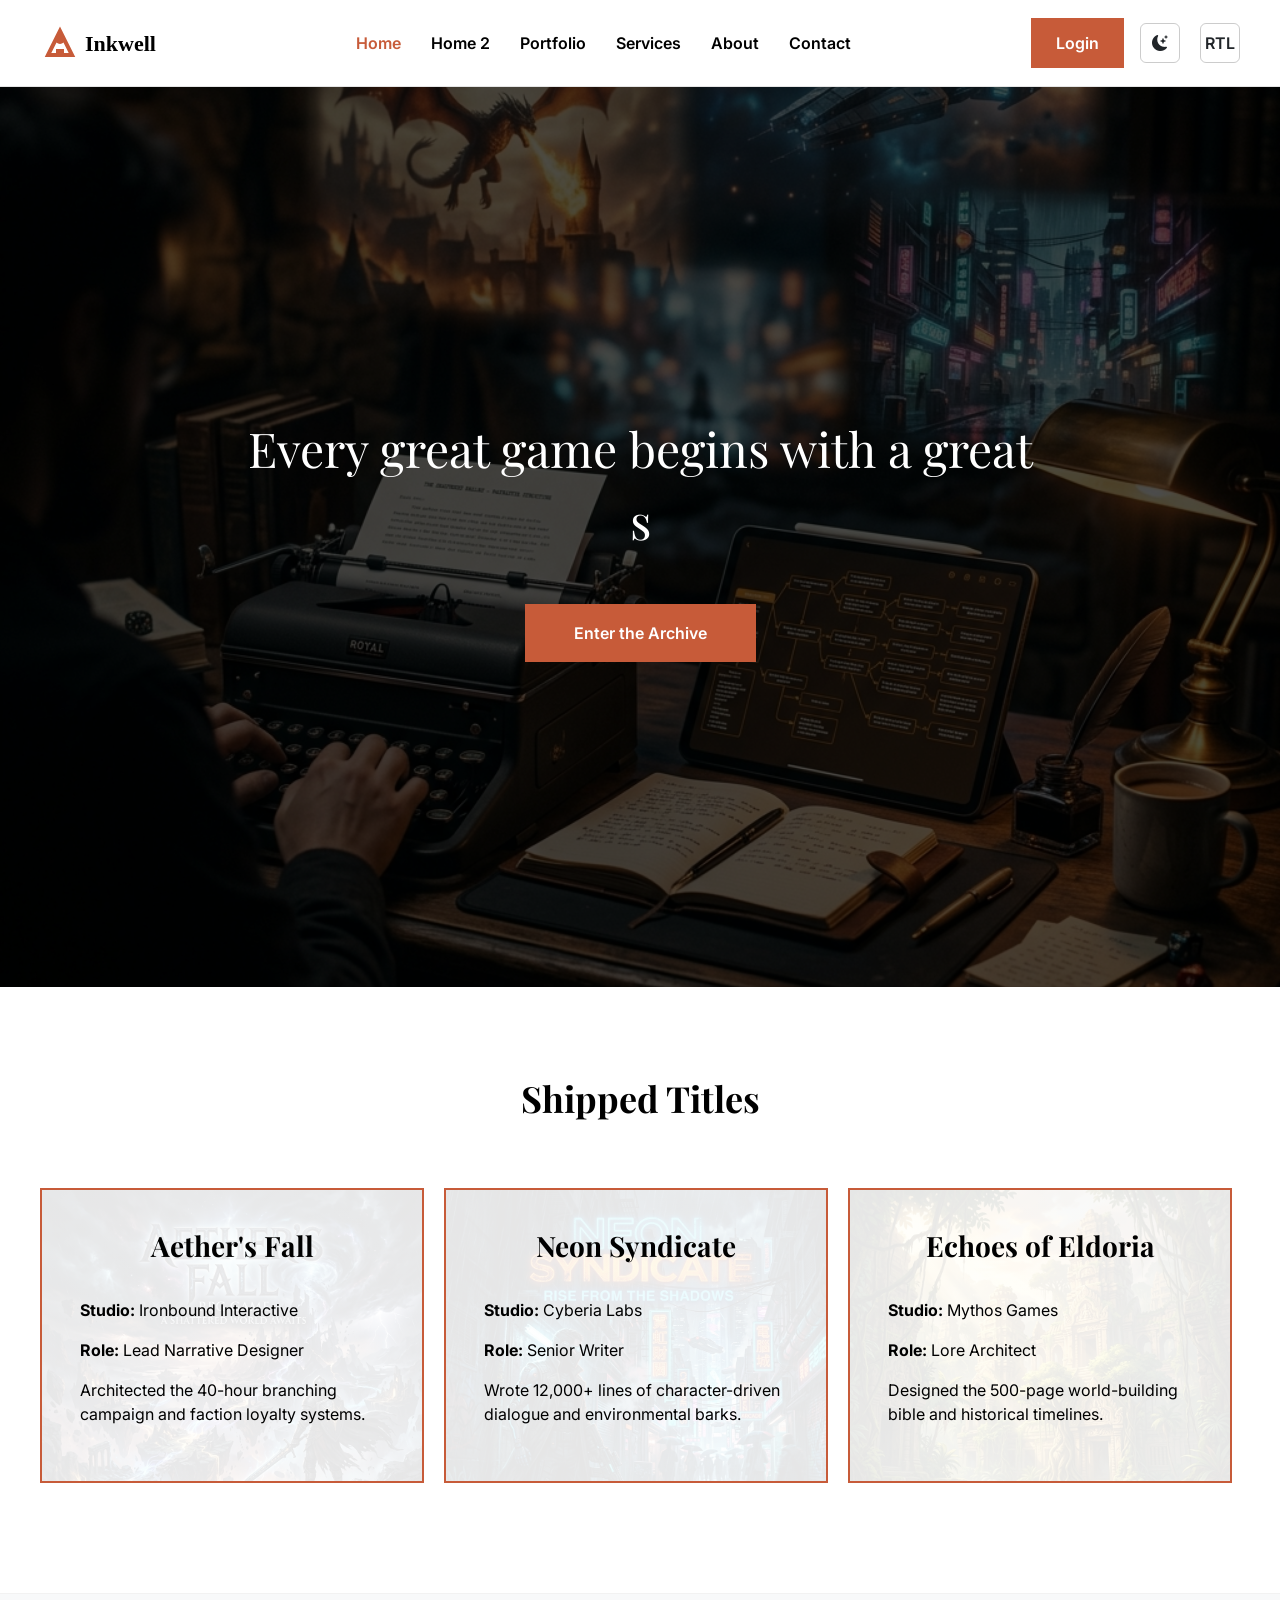
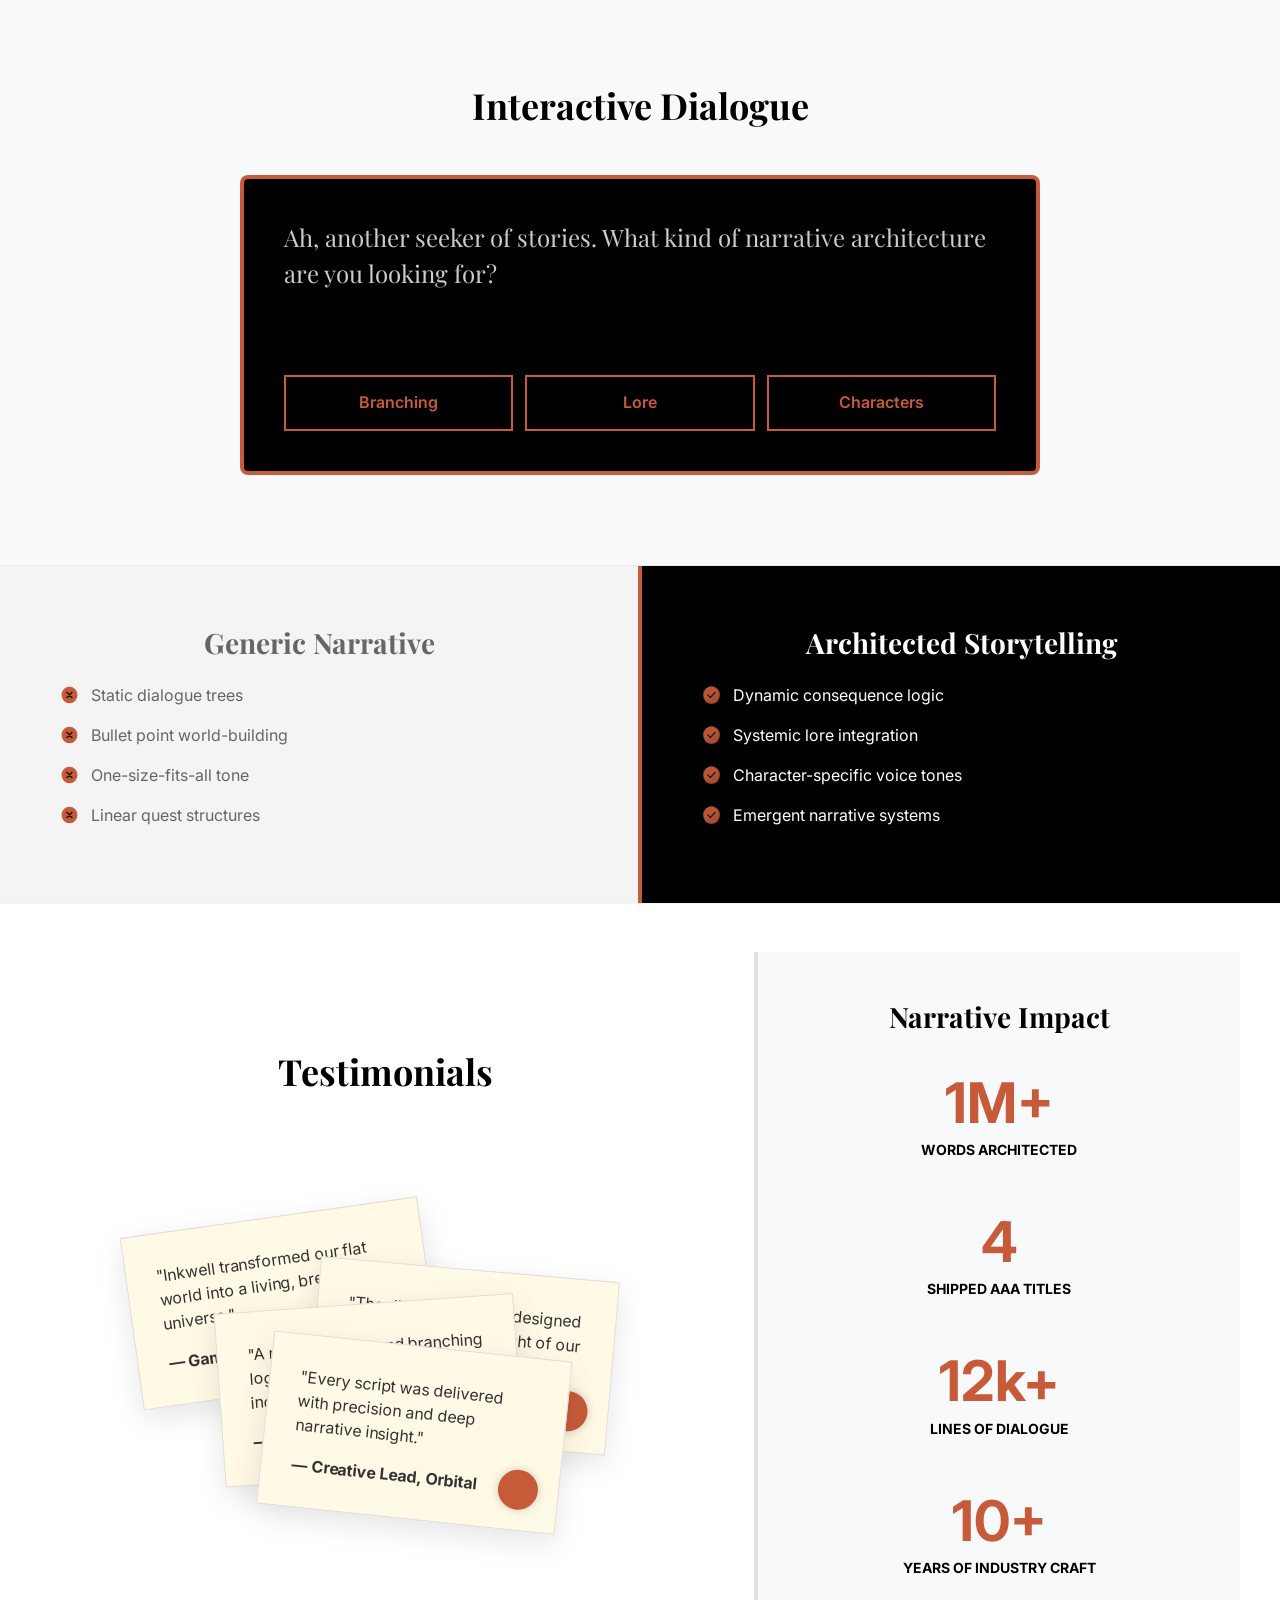
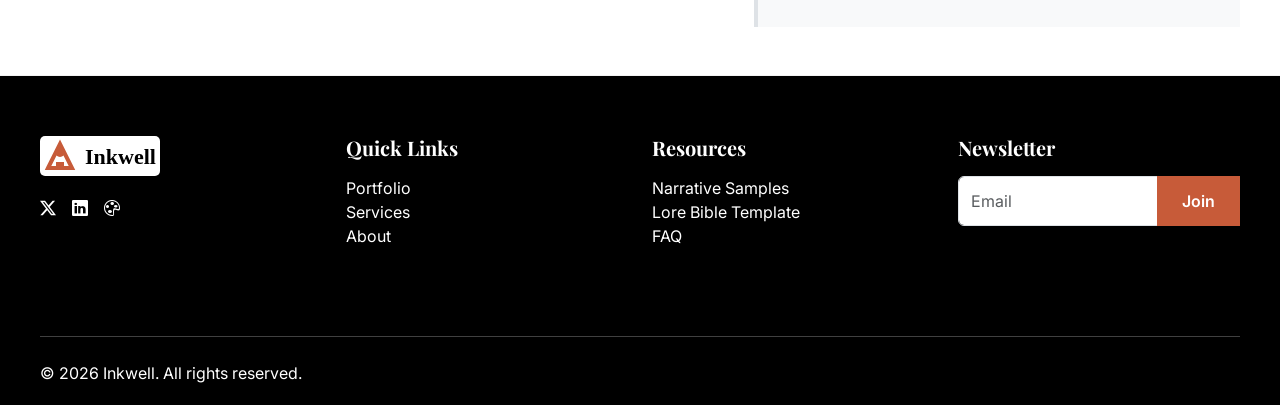
==== commit 13ed710e: "fixes1" ====
--- a/index.html
+++ b/index.html
@@ -57,9 +57,8 @@
         }
 
         .game-card:hover {
-            background: var(--accent-amber);
-            color: #FFF;
             transform: translateY(-10px);
+            box-shadow: 0 12px 30px rgba(0,0,0,0.18);
         }
 
         .dialogue-ui {
@@ -198,7 +197,7 @@
             </div>
 
             <div class="d-flex align-items-center d-flex-desktop">
-                <a href="contact.html" class="btn btn-primary me-3">Request Quote</a>
+                <a href="login.html" class="btn btn-primary me-3">Login</a>
             </div>
 
             <div class="theme-controls theme-controls-mobile">
@@ -222,6 +221,9 @@
                 <li class="nav-item"><a class="nav-link" href="services.html">Services</a></li>
                 <li class="nav-item"><a class="nav-link" href="about.html">About</a></li>
                 <li class="nav-item"><a class="nav-link" href="contact.html">Contact</a></li>
+                <li class="nav-item mt-3">
+                    <a class="btn btn-primary w-100" href="login.html">Login</a>
+                </li>
             </ul>
         </div>
     </div>
--- a/assets/css/style.css
+++ b/assets/css/style.css
@@ -105,6 +105,24 @@
 
 .nav-link:hover, .nav-link.active {
     color: var(--accent-amber) !important;
+}
+
+.offcanvas .nav-link {
+    margin: 0;
+    padding: 12px 16px;
+    border-bottom: 1px solid rgba(0,0,0,0.08);
+    display: block;
+}
+
+.offcanvas .nav-link:hover {
+    background-color: rgba(199, 91, 57, 0.12);
+    color: var(--primary-black) !important;
+}
+
+.offcanvas .nav-link.active {
+    background-color: var(--accent-amber);
+    border-bottom-color: var(--accent-amber);
+    color: #FFF !important;
 }
 
 /* Responsive Navigation */
@@ -177,9 +195,10 @@
     }
 
     #rtl-toggle {
+        width: 34px;
         height: 34px;
-        padding: 6px 8px;
-        font-size: 14px;
+        padding: 0;
+        font-size: 13px;
     }
 
     .navbar-toggler {
@@ -208,11 +227,13 @@
 }
 
 #rtl-toggle {
+    width: 40px;
     height: 40px;
     font-weight: 600;
     display: inline-flex;
     align-items: center;
     justify-content: center;
+    padding: 0;
 }
 
 .navbar-toggler {
@@ -311,12 +332,49 @@
     border: 2px solid var(--accent-amber);
 }
 
+.contact-link {
+    padding: 10px 12px;
+    border: 1px solid rgba(0,0,0,0.08);
+    border-inline-start: 3px solid transparent;
+    transition: transform 0.2s ease, background-color 0.2s ease, border-color 0.2s ease, color 0.2s ease;
+}
+
+.contact-link i {
+    transition: transform 0.2s ease, filter 0.2s ease;
+}
+
+.contact-link:hover,
+.contact-link:focus-visible {
+    background-color: rgba(199,91,57,0.08);
+    border-color: rgba(199,91,57,0.35);
+    border-inline-start-color: var(--accent-amber);
+    transform: translateX(4px);
+}
+
+[dir="rtl"] .contact-link:hover,
+[dir="rtl"] .contact-link:focus-visible {
+    transform: translateX(-4px);
+}
+
+.contact-link:hover i,
+.contact-link:focus-visible i {
+    transform: scale(1.08);
+    filter: drop-shadow(0 10px 18px rgba(0,0,0,0.12));
+}
+
 body.dark-mode .contact-card {
     border-color: var(--dark-border);
 }
 
 body.dark-mode .contact-link {
     color: #FFF !important;
+    border-color: var(--dark-border);
+}
+
+body.dark-mode .contact-link:hover,
+body.dark-mode .contact-link:focus-visible {
+    background-color: rgba(199,91,57,0.16);
+    border-color: rgba(199,91,57,0.45);
 }
 
 @media (max-width: 767.98px) {
@@ -372,6 +430,30 @@
     background-blend-mode: overlay;
 }
 
+/* Interactive Dialogue */
+.dialogue-ui #dialogue-choices {
+    display: grid;
+    grid-template-columns: 1fr;
+    gap: 12px;
+}
+
+@media (min-width: 576px) {
+    .dialogue-ui #dialogue-choices {
+        grid-template-columns: repeat(3, minmax(0, 1fr));
+    }
+}
+
+.dialogue-ui #dialogue-choices .dialogue-choice-btn {
+    width: 100%;
+    min-height: 56px;
+    padding: 12px 16px;
+    display: flex;
+    align-items: center;
+    justify-content: center;
+    text-align: center;
+    line-height: 1.2;
+}
+
 /* Project Thumbnail Styling */
 .project-thumbnail {
     background-size: cover !important;
@@ -379,6 +461,6 @@
 }
 
 #back-to-top .icon-img {
-    height: 1em;
-    filter: brightness(0) invert(1); /* Keep it white on the button */
-}
+    height: 1.15rem;
+    width: 1.15rem;
+}
--- a/assets/css/dark-mode.css
+++ b/assets/css/dark-mode.css
@@ -61,6 +61,18 @@
     border-color: #FFF;
 }
 
+body.dark-mode .btn-outline-dark {
+    color: #FFF;
+    border-color: rgba(255,255,255,0.35);
+}
+
+body.dark-mode .btn-outline-dark:hover,
+body.dark-mode .btn-outline-dark:focus {
+    background-color: #FFF;
+    color: var(--dark-bg);
+    border-color: #FFF;
+}
+
 body.dark-mode footer {
     background-color: #000;
 }
@@ -79,9 +91,25 @@
     color: #FFF;
 }
 
+body.dark-mode .offcanvas .nav-link {
+    color: rgba(255,255,255,0.9) !important;
+    border-bottom-color: rgba(255,255,255,0.12);
+}
+
+body.dark-mode .offcanvas .nav-link:hover {
+    background-color: rgba(199, 91, 57, 0.18);
+    color: #FFF !important;
+}
+
 body.dark-mode .game-card {
     background-color: var(--dark-card);
     color: #FFF;
+}
+
+body.dark-mode .shipped-titles-rail .game-card,
+body.dark-mode .shipped-titles-rail .game-card:hover,
+body.dark-mode .shipped-titles-rail .game-card:focus {
+    color: #111;
 }
 
 body.dark-mode .skill-tag {
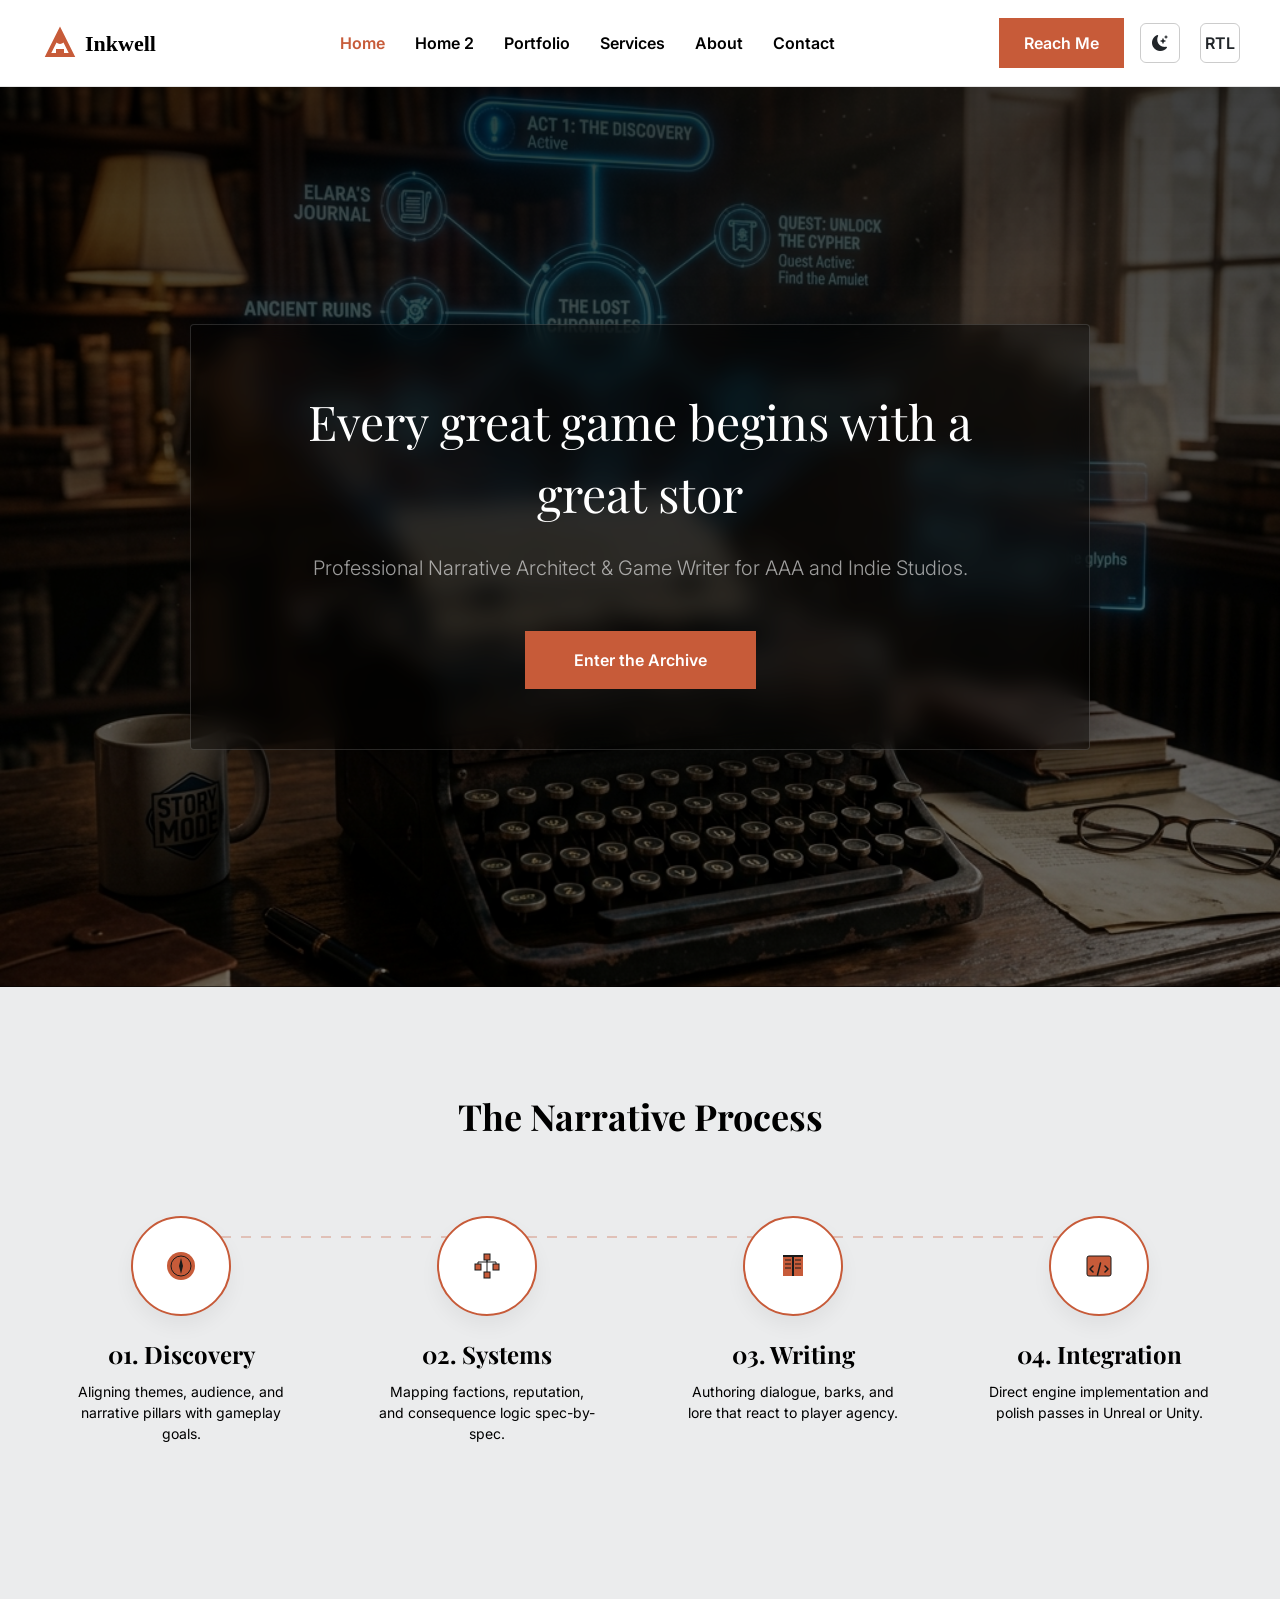
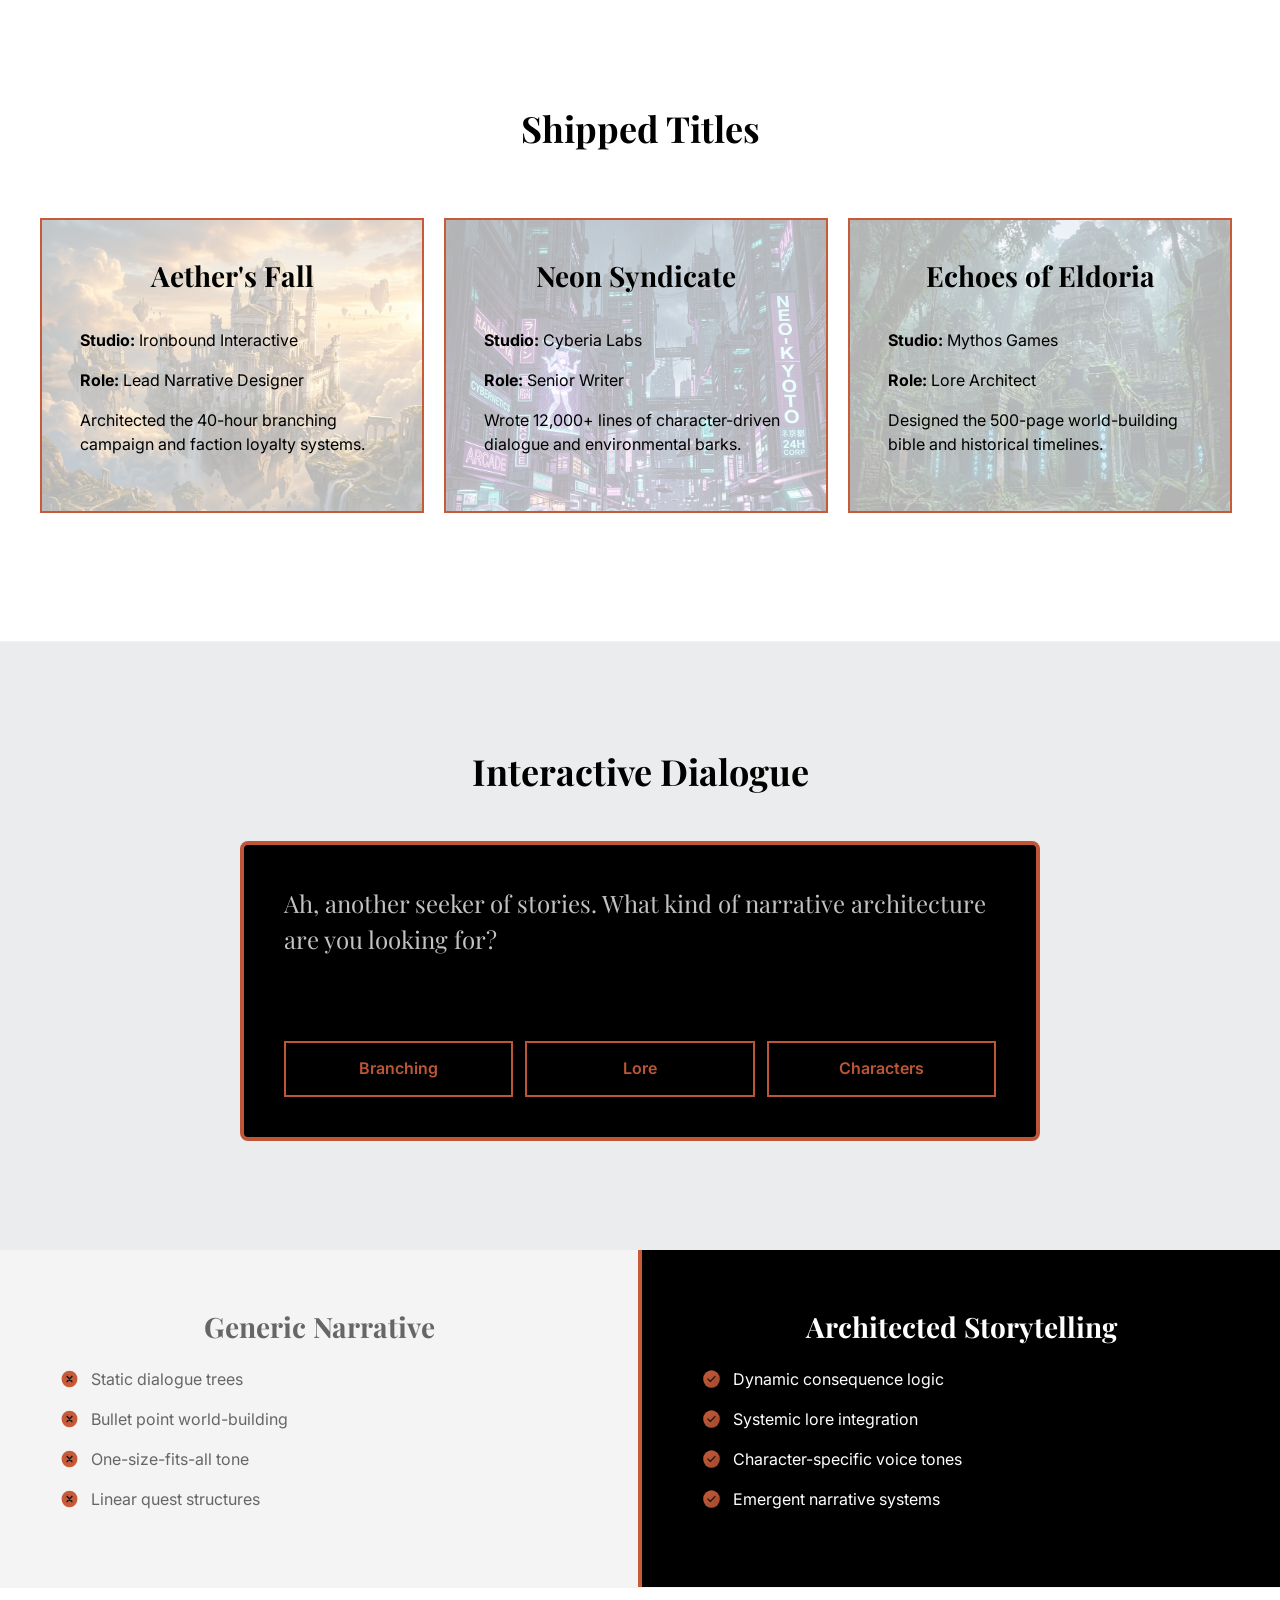
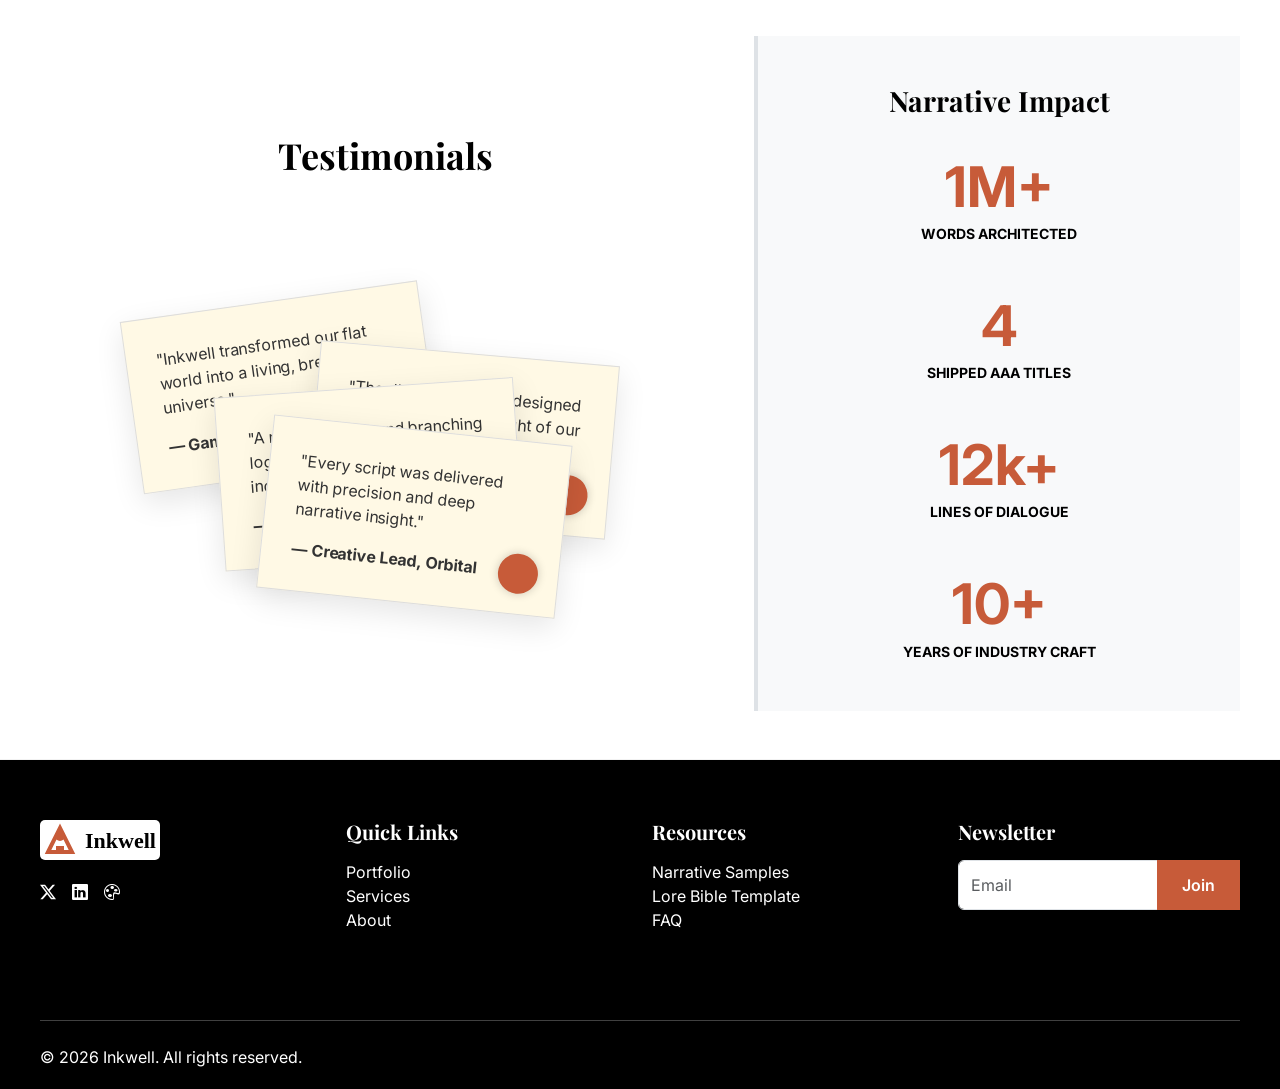
==== commit add17056: "ClientCorrections1" ====
--- a/index.html
+++ b/index.html
@@ -194,12 +194,9 @@
                     <li class="nav-item"><a class="nav-link" href="about.html">About</a></li>
                     <li class="nav-item"><a class="nav-link" href="contact.html">Contact</a></li>
                 </ul>
-            </div>
-
-            <div class="d-flex align-items-center d-flex-desktop">
-                <a href="login.html" class="btn btn-primary me-3">Login</a>
-            </div>
-
+            </div>            <div class="d-flex align-items-center d-flex-desktop">
+                <a href="contact.html" class="btn btn-primary me-3">Reach Me</a>
+            </div>
             <div class="theme-controls theme-controls-mobile">
                 <button id="theme-toggle" class="btn btn-link text-dark p-0 me-3"><i id="theme-icon" class="bi bi-moon-stars-fill"></i></button>
                 <button id="rtl-toggle" class="btn btn-link text-dark p-0">RTL</button>
@@ -222,17 +219,67 @@
                 <li class="nav-item"><a class="nav-link" href="about.html">About</a></li>
                 <li class="nav-item"><a class="nav-link" href="contact.html">Contact</a></li>
                 <li class="nav-item mt-3">
-                    <a class="btn btn-primary w-100" href="login.html">Login</a>
-                </li>
-            </ul>
+                    <a class="btn btn-primary w-100" href="contact.html">Reach Me</a>
+                </li>            </ul>
         </div>
     </div>
 
     <!-- Section 1: Cinematic Opening -->
     <section class="hero-section p-0 text-fixed-white">
         <div class="container">
-            <div id="typewriter" class="typewriter-container mx-auto" data-text="Every great game begins with a great story."></div>
-            <a href="#titles" class="btn btn-primary mt-5 px-5 py-3">Enter the Archive</a>
+            <div class="hero-card">
+                <div id="typewriter" class="typewriter-container mx-auto" data-text="Every great game begins with a great story."></div>
+                <p class="lead mt-4 mb-5 opacity-75">Professional Narrative Architect & Game Writer for AAA and Indie Studios.</p>
+                <a href="#titles" class="btn btn-primary px-5 py-3">Enter the Archive</a>
+            </div>
+        </div>
+    </section>
+
+    <!-- Section 1.5: The Narrative Process -->
+    <section class="bg-light bg-hud">
+        <div class="container">
+            <h2 class="mb-5 text-center">The Narrative Process</h2>
+            <div class="row g-4">
+                <div class="col-md-3">
+                    <div class="process-step">
+                        <div class="process-line"></div>
+                        <div class="process-icon-wrapper">
+                            <img src="assets/images/compass.svg" alt="Icon" class="icon-img icon-md">
+                        </div>
+                        <h4>01. Discovery</h4>
+                        <p class="small">Aligning themes, audience, and narrative pillars with gameplay goals.</p>
+                    </div>
+                </div>
+                <div class="col-md-3">
+                    <div class="process-step">
+                        <div class="process-line"></div>
+                        <div class="process-icon-wrapper">
+                            <img src="assets/images/diagram.svg" alt="Icon" class="icon-img icon-md">
+                        </div>
+                        <h4>02. Systems</h4>
+                        <p class="small">Mapping factions, reputation, and consequence logic spec-by-spec.</p>
+                    </div>
+                </div>
+                <div class="col-md-3">
+                    <div class="process-step">
+                        <div class="process-line"></div>
+                        <div class="process-icon-wrapper">
+                            <img src="assets/images/book.svg" alt="Icon" class="icon-img icon-md">
+                        </div>
+                        <h4>03. Writing</h4>
+                        <p class="small">Authoring dialogue, barks, and lore that react to player agency.</p>
+                    </div>
+                </div>
+                <div class="col-md-3">
+                    <div class="process-step">
+                        <div class="process-icon-wrapper">
+                            <img src="assets/images/code.svg" alt="Icon" class="icon-img icon-md">
+                        </div>
+                        <h4>04. Integration</h4>
+                        <p class="small">Direct engine implementation and polish passes in Unreal or Unity.</p>
+                    </div>
+                </div>
+            </div>
         </div>
     </section>
 
@@ -240,25 +287,25 @@
     <section id="titles" class="container">
         <h2 class="mb-5 text-center">Shipped Titles</h2>
         <div class="shipped-titles-rail">
-            <div class="game-card" style="background-image: linear-gradient(rgba(255,255,255,0.9), rgba(255,255,255,0.9)), url('assets/images/game-aether.jpg'); background-size: cover;">
+            <div class="game-card" style="background-image: linear-gradient(rgba(255,255,255,0.7), rgba(255,255,255,0.7)), url('assets/images/game-aether.png'); background-size: cover;">
                 <h3>Aether's Fall</h3>
                 <p><strong>Studio:</strong> Ironbound Interactive</p>
                 <p><strong>Role:</strong> Lead Narrative Designer</p>
                 <p>Architected the 40-hour branching campaign and faction loyalty systems.</p>
             </div>
-            <div class="game-card" style="background-image: linear-gradient(rgba(255,255,255,0.9), rgba(255,255,255,0.9)), url('assets/images/game-neon.jpg'); background-size: cover;">
+            <div class="game-card" style="background-image: linear-gradient(rgba(255,255,255,0.7), rgba(255,255,255,0.7)), url('assets/images/game-neon.png'); background-size: cover;">
                 <h3>Neon Syndicate</h3>
                 <p><strong>Studio:</strong> Cyberia Labs</p>
                 <p><strong>Role:</strong> Senior Writer</p>
                 <p>Wrote 12,000+ lines of character-driven dialogue and environmental barks.</p>
             </div>
-            <div class="game-card" style="background-image: linear-gradient(rgba(255,255,255,0.9), rgba(255,255,255,0.9)), url('assets/images/game-echoes.jpg'); background-size: cover;">
+            <div class="game-card" style="background-image: linear-gradient(rgba(255,255,255,0.7), rgba(255,255,255,0.7)), url('assets/images/game-echoes.png'); background-size: cover;">
                 <h3>Echoes of Eldoria</h3>
                 <p><strong>Studio:</strong> Mythos Games</p>
                 <p><strong>Role:</strong> Lore Architect</p>
                 <p>Designed the 500-page world-building bible and historical timelines.</p>
             </div>
-            <div class="game-card" style="background-image: linear-gradient(rgba(255,255,255,0.9), rgba(255,255,255,0.9)), url('assets/images/game-breach.jpg'); background-size: cover;">
+            <div class="game-card" style="background-image: linear-gradient(rgba(255,255,255,0.7), rgba(255,255,255,0.7)), url('assets/images/game-breach.png'); background-size: cover;">
                 <h3>The Final Breach</h3>
                 <p><strong>Studio:</strong> Orbital Studios</p>
                 <p><strong>Role:</strong> Narrative Designer</p>
--- a/assets/css/style.css
+++ b/assets/css/style.css
@@ -1,4 +1,5 @@
-/* Inkwell - Main Style Sheet */@import url('https://fonts.googleapis.com/css2?family=Playfair+Display:wght@700&family=Inter:wght@400;600&display=swap');
+/* Inkwell - Main Style Sheet */
+@import url('https://fonts.googleapis.com/css2?family=Playfair+Display:wght@700&family=Inter:wght@400;600&display=swap');
 
 :root {
     --primary-black: #000;
@@ -6,6 +7,8 @@
     --accent-amber: #C75B39;
     --font-heading: 'Playfair Display', serif;
     --font-body: 'Inter', sans-serif;
+    --logo-height: 40px;
+    --logo-height-mobile: 32px;
 }
 
 body {
@@ -18,20 +21,48 @@
     transition: background-color 0.3s ease, color 0.3s ease;
 }
 
-body, header, footer, section, .card, .game-card, .skill-tag, .sample-folder, .service-card, .offcanvas, input, textarea, select {
+body,
+header,
+footer,
+section,
+.card,
+.game-card,
+.skill-tag,
+.sample-folder,
+.service-card,
+.offcanvas,
+input,
+textarea,
+select {
     transition: background-color 0.3s ease, color 0.3s ease, border-color 0.3s ease;
 }
 
-h1, h2, h3, h4, h5, h6 {
+h1,
+h2,
+h3,
+h4,
+h5,
+h6 {
     font-family: var(--font-heading);
     font-weight: 700;
     text-align: center;
     margin-bottom: clamp(20px, 4vh, 40px);
 }
 
-h1 { font-size: clamp(32px, 5vw, 48px); line-height: 1.1; }
-h2 { font-size: clamp(28px, 4vw, 36px); line-height: 1.2; }
-h3 { font-size: clamp(24px, 3vw, 28px); line-height: 1.2; }
+h1 {
+    font-size: clamp(32px, 5vw, 48px);
+    line-height: 1.1;
+}
+
+h2 {
+    font-size: clamp(28px, 4vw, 36px);
+    line-height: 1.2;
+}
+
+h3 {
+    font-size: clamp(24px, 3vw, 28px);
+    line-height: 1.2;
+}
 
 a {
     color: var(--accent-amber);
@@ -77,7 +108,7 @@
 /* Header & Navigation */
 header {
     padding: 10px 0;
-    border-bottom: 1px solid rgba(0,0,0,0.1);
+    border-bottom: 1px solid rgba(0, 0, 0, 0.1);
 }
 
 .navbar.navbar-expand-custom {
@@ -91,7 +122,7 @@
 }
 
 .navbar-brand .brand-lockup {
-    height: 40px;
+    height: var(--logo-height);
     width: auto;
     flex: 0 0 auto;
     display: block;
@@ -103,14 +134,15 @@
     margin: 0 15px;
 }
 
-.nav-link:hover, .nav-link.active {
+.nav-link:hover,
+.nav-link.active {
     color: var(--accent-amber) !important;
 }
 
 .offcanvas .nav-link {
     margin: 0;
     padding: 12px 16px;
-    border-bottom: 1px solid rgba(0,0,0,0.08);
+    border-bottom: 1px solid rgba(0, 0, 0, 0.08);
     display: block;
 }
 
@@ -136,19 +168,25 @@
     .navbar-expand-custom .navbar-collapse {
         display: none !important;
     }
+
     .navbar-expand-custom .navbar-toggler {
         display: block !important;
     }
+
     .navbar-expand-custom .navbar-nav {
         flex-direction: column;
     }
+
     .navbar-expand-custom .d-flex-desktop {
-        display: none !important; /* Hide desktop specific CTAs */
-    }
+        display: none !important;
+        /* Hide desktop specific CTAs */
+    }
+
     .navbar-brand {
         order: 1;
         margin: 0 !important;
     }
+
     .theme-controls-mobile {
         position: static;
         display: inline-flex;
@@ -182,7 +220,7 @@
 
     .navbar-brand svg,
     .navbar-brand .brand-lockup {
-        height: 32px;
+        height: var(--logo-height-mobile);
     }
 
     .theme-controls-mobile {
@@ -205,11 +243,15 @@
         width: 34px;
         height: 34px;
     }
+
+    .footer-logo-img {
+        height: var(--logo-height-mobile);
+    }
 }
 
 #theme-toggle,
 #rtl-toggle {
-    border: 1px solid rgba(0,0,0,0.2);
+    border: 1px solid rgba(0, 0, 0, 0.2);
     border-radius: 6px;
     background-color: transparent;
     padding: 6px 12px;
@@ -250,9 +292,11 @@
         display: flex !important;
         flex-basis: auto;
     }
+
     .navbar-expand-custom .navbar-toggler {
         display: none !important;
     }
+
     .navbar-expand-custom .navbar-nav {
         flex-direction: row;
     }
@@ -260,8 +304,8 @@
 
 /* Section Spacing */
 section {
-    padding: clamp(60px, 10vh, 100px) 0;
-    border-bottom: 1px solid rgba(0,0,0,0.05);
+    padding: clamp(60px, 12vh, 120px) 0;
+    border-bottom: 1px solid rgba(0, 0, 0, 0.05);
 }
 
 .container {
@@ -303,7 +347,7 @@
 }
 
 .footer-logo-img {
-    height: 40px;
+    height: var(--logo-height);
     width: auto;
     max-width: 220px;
     flex: 0 0 auto;
@@ -319,8 +363,8 @@
 
 .contact-card {
     border-radius: 0;
-    border: 1px solid rgba(0,0,0,0.12);
-    box-shadow: 0 18px 40px rgba(0,0,0,0.06);
+    border: 1px solid rgba(0, 0, 0, 0.12);
+    box-shadow: 0 18px 40px rgba(0, 0, 0, 0.06);
 }
 
 .contact-card .card-body {
@@ -334,7 +378,7 @@
 
 .contact-link {
     padding: 10px 12px;
-    border: 1px solid rgba(0,0,0,0.08);
+    border: 1px solid rgba(0, 0, 0, 0.08);
     border-inline-start: 3px solid transparent;
     transition: transform 0.2s ease, background-color 0.2s ease, border-color 0.2s ease, color 0.2s ease;
 }
@@ -345,8 +389,8 @@
 
 .contact-link:hover,
 .contact-link:focus-visible {
-    background-color: rgba(199,91,57,0.08);
-    border-color: rgba(199,91,57,0.35);
+    background-color: rgba(199, 91, 57, 0.08);
+    border-color: rgba(199, 91, 57, 0.35);
     border-inline-start-color: var(--accent-amber);
     transform: translateX(4px);
 }
@@ -359,7 +403,7 @@
 .contact-link:hover i,
 .contact-link:focus-visible i {
     transform: scale(1.08);
-    filter: drop-shadow(0 10px 18px rgba(0,0,0,0.12));
+    filter: drop-shadow(0 10px 18px rgba(0, 0, 0, 0.12));
 }
 
 body.dark-mode .contact-card {
@@ -373,8 +417,8 @@
 
 body.dark-mode .contact-link:hover,
 body.dark-mode .contact-link:focus-visible {
-    background-color: rgba(199,91,57,0.16);
-    border-color: rgba(199,91,57,0.45);
+    background-color: rgba(199, 91, 57, 0.16);
+    border-color: rgba(199, 91, 57, 0.45);
 }
 
 @media (max-width: 767.98px) {
@@ -384,10 +428,21 @@
 }
 
 /* Utilities */
-.text-accent { color: var(--accent-amber) !important; }
-.bg-accent { background-color: var(--accent-amber) !important; }
-.text-fixed-white { color: #FFF !important; }
-.text-fixed-black { color: #000 !important; }
+.text-accent {
+    color: var(--accent-amber) !important;
+}
+
+.bg-accent {
+    background-color: var(--accent-amber) !important;
+}
+
+.text-fixed-white {
+    color: #FFF !important;
+}
+
+.text-fixed-black {
+    color: #000 !important;
+}
 
 /* Image Icons */
 .icon-img {
@@ -411,15 +466,15 @@
 
 /* Page Specific Hero Enhancements */
 .hero-section {
-    background: linear-gradient(rgba(0,0,0,0.7), rgba(0,0,0,0.7)), url('../images/hero-bg.jpg') center/cover no-repeat !important;
+    background: linear-gradient(rgba(0, 0, 0, 0.75), rgba(0, 0, 0, 0.5)), url('../images/hero-bg.png') center/cover no-repeat !important;
 }
 
 .hero-v2 {
-    background: linear-gradient(rgba(0,0,0,0.6), rgba(0,0,0,0.6)), url('../images/hero-v2-bg.jpg') center/cover no-repeat !important;
+    background: linear-gradient(rgba(0, 0, 0, 0.6), rgba(0, 0, 0, 0.4)), url('../images/hero-v2-bg.jpg') center/cover no-repeat !important;
 }
 
 .project-hero {
-    background: linear-gradient(rgba(0,0,0,0.8), rgba(0,0,0,0.8)), url('../images/hero-bg.jpg') center/cover no-repeat !important;
+    background: linear-gradient(rgba(0, 0, 0, 0.85), rgba(0, 0, 0, 0.6)), url('../images/hero-bg.png') center/cover no-repeat !important;
     background-attachment: fixed;
 }
 
@@ -428,6 +483,84 @@
     background-size: cover;
     background-attachment: fixed;
     background-blend-mode: overlay;
+    position: relative;
+}
+
+.bg-hud::before {
+    content: '';
+    position: absolute;
+    top: 0;
+    left: 0;
+    width: 100%;
+    height: 100%;
+    background: rgba(0, 0, 0, 0.05);
+    pointer-events: none;
+}
+
+/* Glassmorphic Card for Hero */
+.hero-card {
+    background: rgba(0, 0, 0, 0.45);
+    backdrop-filter: blur(12px);
+    -webkit-backdrop-filter: blur(12px);
+    border: 1px solid rgba(255, 255, 255, 0.15);
+    padding: clamp(30px, 5vw, 60px);
+    border-radius: 4px;
+    max-width: 900px;
+    margin: 0 auto;
+    box-shadow: 0 25px 50px -12px rgba(0, 0, 0, 0.5);
+}
+
+/* Narrative Process Section Styles */
+.process-step {
+    text-align: center;
+    padding: 30px;
+    position: relative;
+    z-index: 1;
+}
+
+.process-icon-wrapper {
+    width: 100px;
+    height: 100px;
+    background: var(--primary-white);
+    border: 2px solid var(--accent-amber);
+    display: flex;
+    align-items: center;
+    justify-content: center;
+    margin: 0 auto 24px;
+    border-radius: 50%;
+    transition: 0.3s;
+    box-shadow: 0 10px 20px rgba(0, 0, 0, 0.05);
+}
+
+.process-step:hover .process-icon-wrapper {
+    transform: translateY(-10px) scale(1.1);
+    background: var(--accent-amber);
+    border-color: var(--accent-amber);
+}
+
+.process-step:hover .process-icon-wrapper .icon-img {
+    filter: brightness(0) invert(1);
+}
+
+.process-step h4 {
+    margin-bottom: 12px;
+}
+
+.process-line {
+    position: absolute;
+    top: 50px;
+    left: 50%;
+    width: 100%;
+    height: 2px;
+    background: repeating-linear-gradient(to right, var(--accent-amber), var(--accent-amber) 10px, transparent 10px, transparent 20px);
+    z-index: -1;
+    opacity: 0.3;
+}
+
+@media (max-width: 991px) {
+    .process-line {
+        display: none;
+    }
 }
 
 /* Interactive Dialogue */
@@ -464,3 +597,94 @@
     height: 1.15rem;
     width: 1.15rem;
 }
+
+/* Password Visibility Toggle */
+.password-field-container {
+    position: relative;
+}
+
+.password-toggle {
+    position: absolute;
+    top: 50%;
+    right: 12px;
+    transform: translateY(-50%);
+    cursor: pointer;
+    z-index: 10;
+    font-size: 1.2rem;
+    color: var(--primary-black);
+    opacity: 0.6;
+    transition: opacity 0.2s ease;
+}
+
+.password-toggle:hover {
+    opacity: 1;
+}
+
+[dir="rtl"] .password-toggle {
+    right: auto;
+    left: 12px;
+}
+
+/* Shipped Titles Hover State */
+#titles.is-hovered h2 {
+    color: var(--primary-white) !important;
+}
+
+/* Social Logins */
+.social-separator {
+    display: flex;
+    align-items: center;
+    text-align: center;
+    margin: 24px 0;
+    color: var(--primary-black);
+    opacity: 0.4;
+}
+
+.social-separator::before,
+.social-separator::after {
+    content: '';
+    flex: 1;
+    border-bottom: 1px solid currentColor;
+}
+
+.social-separator:not(:empty)::before {
+    margin-right: 12px;
+}
+
+.social-separator:not(:empty)::after {
+    margin-left: 12px;
+}
+
+.social-login-grid {
+    display: grid;
+    grid-template-columns: repeat(4, 1fr);
+    gap: 12px;
+}
+
+.btn-social {
+    display: flex;
+    align-items: center;
+    justify-content: center;
+    padding: 10px;
+    border: 1px solid rgba(0, 0, 0, 0.1);
+    background-color: transparent;
+    color: var(--primary-black);
+    font-size: 1.25rem;
+    transition: all 0.2s ease;
+}
+
+.btn-social:hover {
+    background-color: rgba(0, 0, 0, 0.05);
+    border-color: rgba(0, 0, 0, 0.2);
+    color: var(--accent-amber);
+}
+
+body.dark-mode .btn-social {
+    border-color: rgba(255, 255, 255, 0.1);
+    color: var(--primary-white);
+}
+
+body.dark-mode .btn-social:hover {
+    background-color: rgba(255, 255, 255, 0.05);
+    border-color: rgba(255, 255, 255, 0.2);
+}
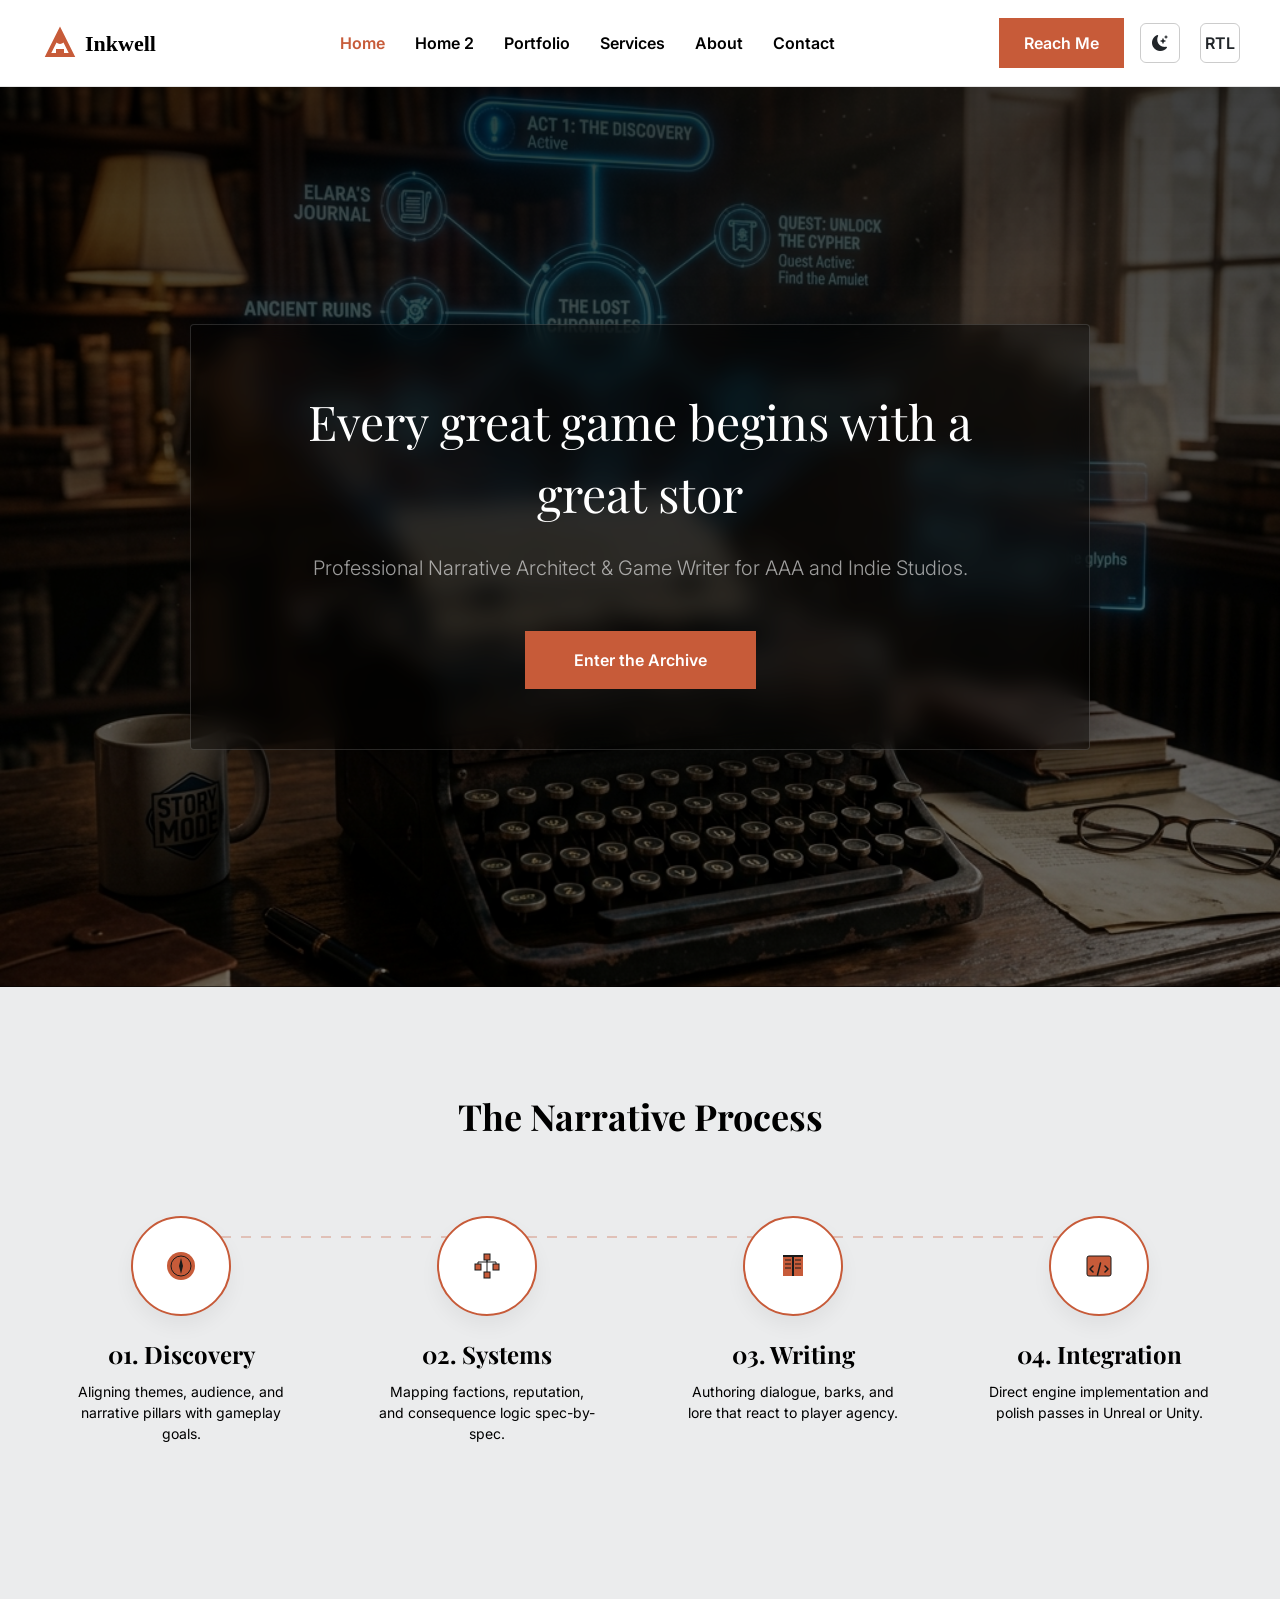
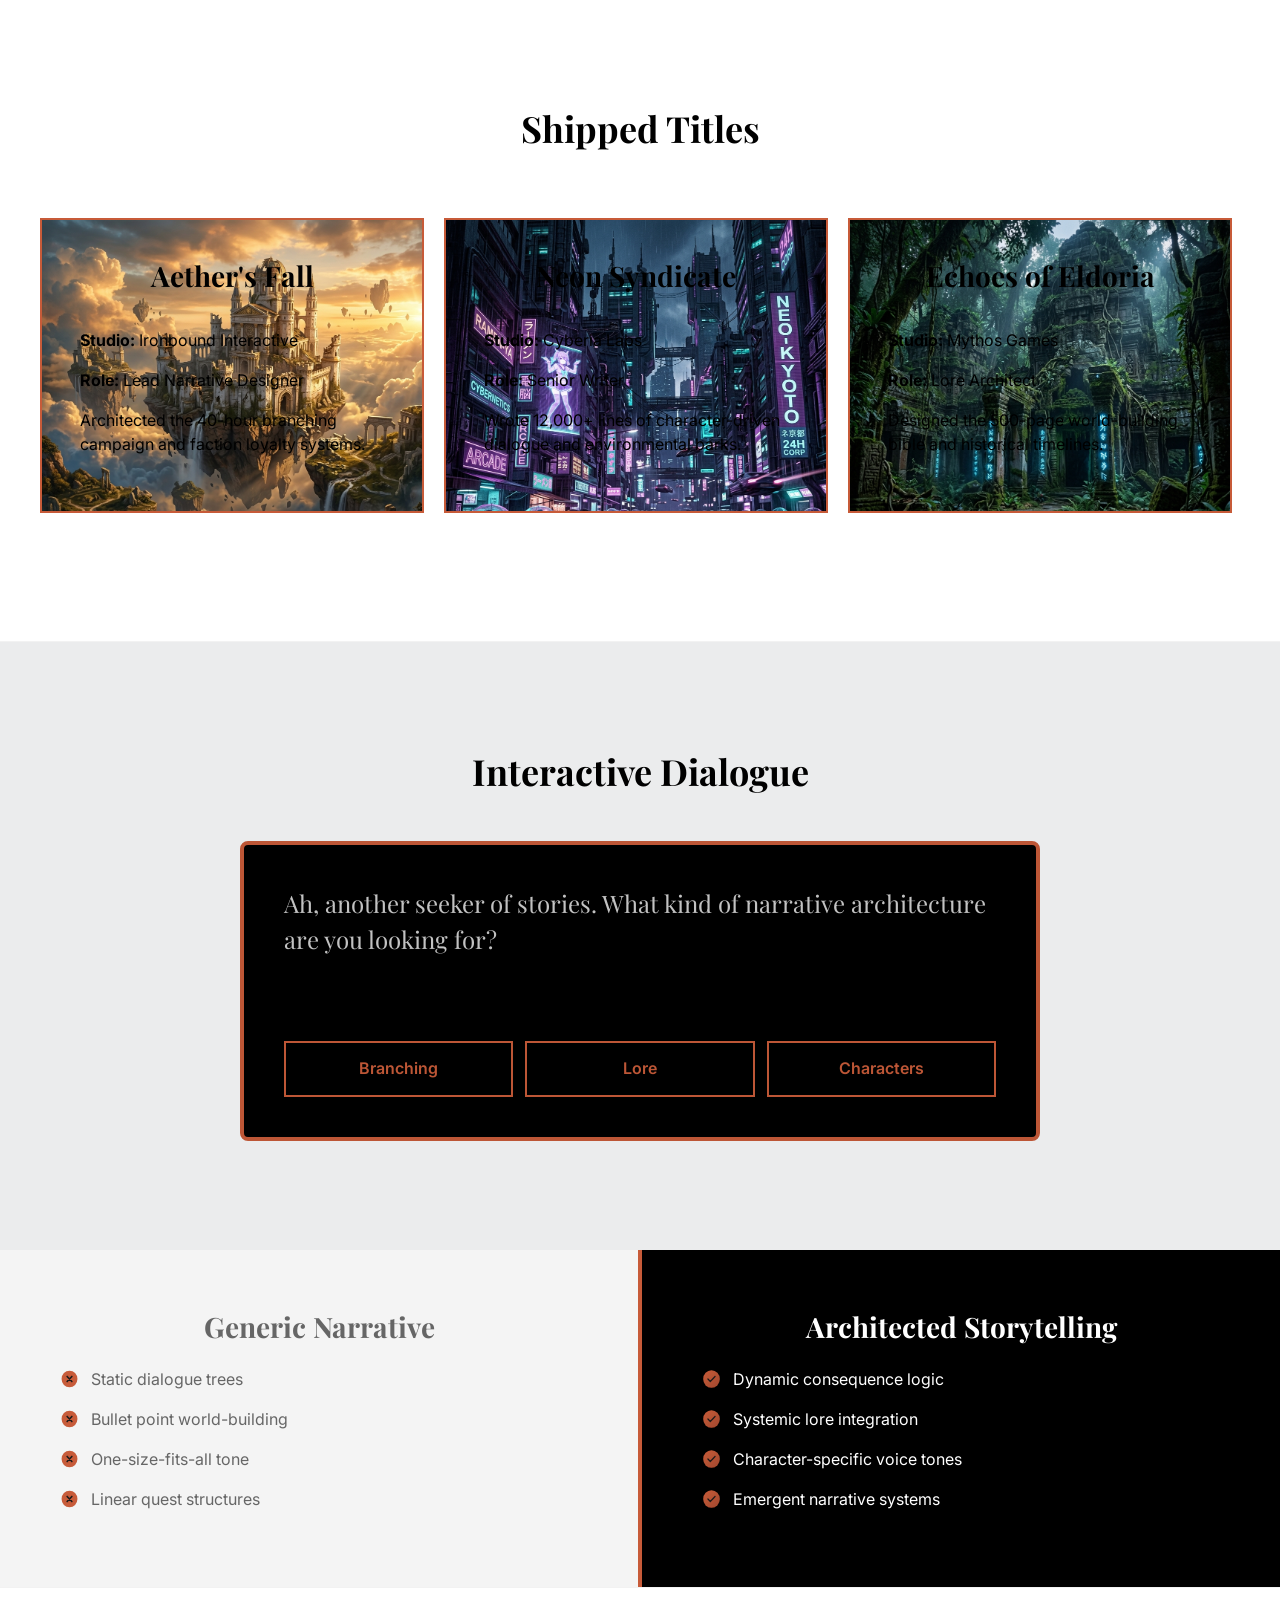
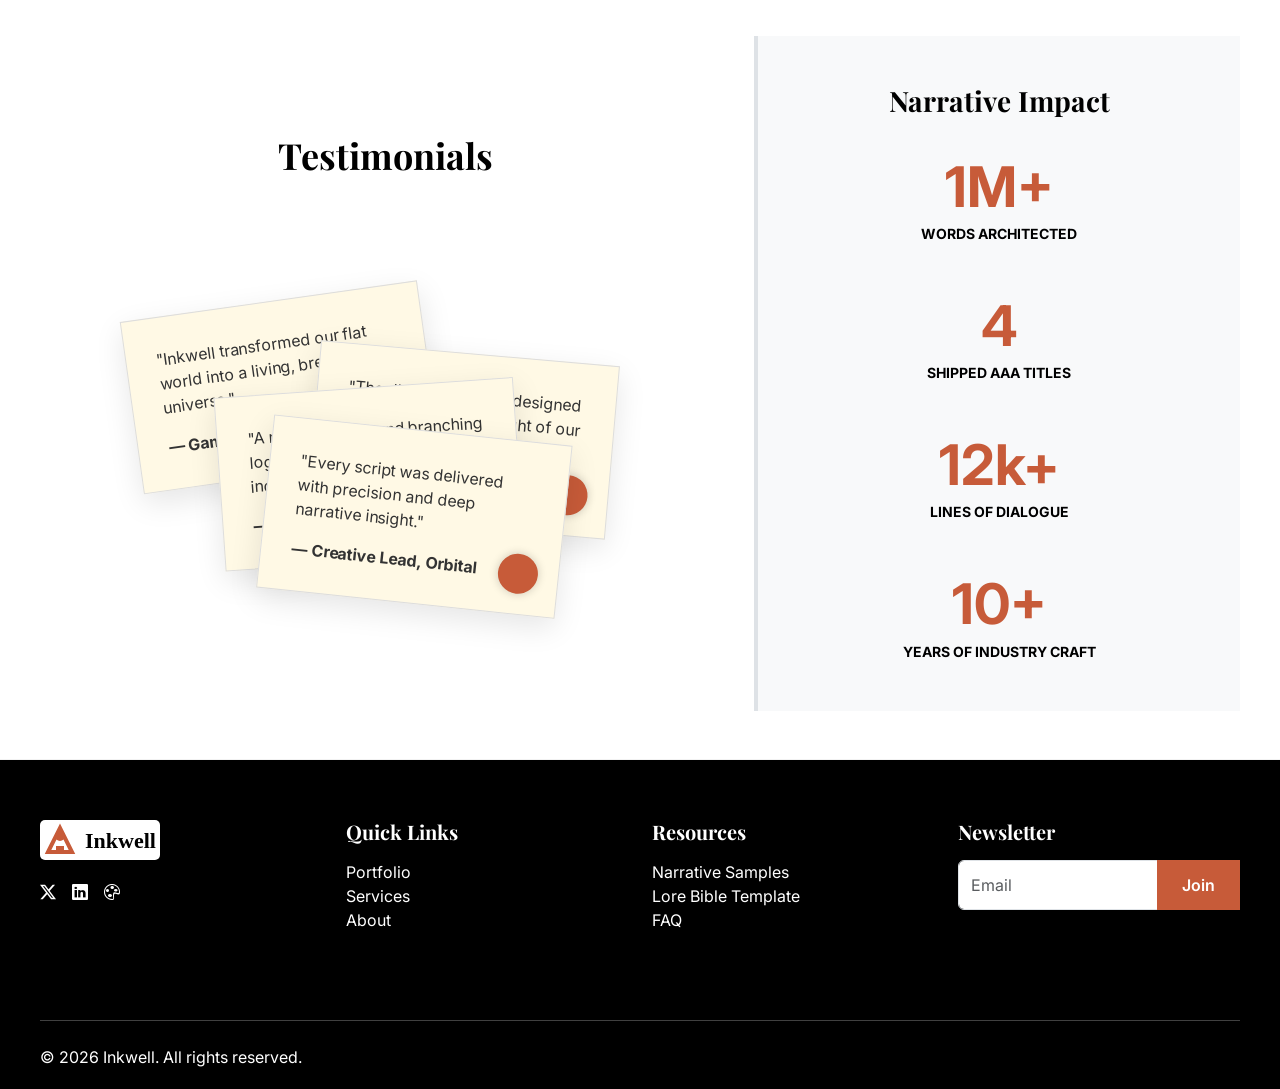
==== commit c03cd5ed: "IntCor1" ====
--- a/index.html
+++ b/index.html
@@ -5,8 +5,17 @@
     <meta name="viewport" content="width=device-width, initial-scale=1.0">
     <title>Inkwell | Narrative Architect & Game Writer</title>
     <meta name="description" content="Portfolio of Inkwell, a professional game writer and narrative designer specializing in AAA branching narratives and world-building.">
+    <!-- Preconnect to external origins -->
+    <link rel="preconnect" href="https://fonts.googleapis.com">
+    <link rel="preconnect" href="https://fonts.gstatic.com" crossorigin>
+    
+    <!-- Preload critical Hero image -->
+    <link rel="preload" as="image" href="assets/images/hero-bg.png">
+
     <!-- Bootstrap 5 CSS -->
     <link href="https://cdn.jsdelivr.net/npm/bootstrap@5.3.0/dist/css/bootstrap.min.css" rel="stylesheet">
+    <!-- Google Fonts -->
+    <link href="https://fonts.googleapis.com/css2?family=Playfair+Display:wght@700&family=Inter:wght@400;600&display=swap" rel="stylesheet">
     <!-- Bootstrap Icons -->
     <link rel="stylesheet" href="https://cdn.jsdelivr.net/npm/bootstrap-icons@1.11.0/font/bootstrap-icons.css">
     <!-- Custom Styles -->
@@ -236,7 +245,7 @@
     </section>
 
     <!-- Section 1.5: The Narrative Process -->
-    <section class="bg-light bg-hud">
+    <section class="bg-light bg-hud lazy-bg" data-bg="assets/images/pattern-hud.png">
         <div class="container">
             <h2 class="mb-5 text-center">The Narrative Process</h2>
             <div class="row g-4">
@@ -244,7 +253,7 @@
                     <div class="process-step">
                         <div class="process-line"></div>
                         <div class="process-icon-wrapper">
-                            <img src="assets/images/compass.svg" alt="Icon" class="icon-img icon-md">
+                            <img src="assets/images/compass.svg" alt="Icon" class="icon-img icon-md" loading="lazy" decoding="async">
                         </div>
                         <h4>01. Discovery</h4>
                         <p class="small">Aligning themes, audience, and narrative pillars with gameplay goals.</p>
@@ -254,7 +263,7 @@
                     <div class="process-step">
                         <div class="process-line"></div>
                         <div class="process-icon-wrapper">
-                            <img src="assets/images/diagram.svg" alt="Icon" class="icon-img icon-md">
+                            <img src="assets/images/diagram.svg" alt="Icon" class="icon-img icon-md" loading="lazy" decoding="async">
                         </div>
                         <h4>02. Systems</h4>
                         <p class="small">Mapping factions, reputation, and consequence logic spec-by-spec.</p>
@@ -264,7 +273,7 @@
                     <div class="process-step">
                         <div class="process-line"></div>
                         <div class="process-icon-wrapper">
-                            <img src="assets/images/book.svg" alt="Icon" class="icon-img icon-md">
+                            <img src="assets/images/book.svg" alt="Icon" class="icon-img icon-md" loading="lazy" decoding="async">
                         </div>
                         <h4>03. Writing</h4>
                         <p class="small">Authoring dialogue, barks, and lore that react to player agency.</p>
@@ -273,7 +282,7 @@
                 <div class="col-md-3">
                     <div class="process-step">
                         <div class="process-icon-wrapper">
-                            <img src="assets/images/code.svg" alt="Icon" class="icon-img icon-md">
+                            <img src="assets/images/code.svg" alt="Icon" class="icon-img icon-md" loading="lazy" decoding="async">
                         </div>
                         <h4>04. Integration</h4>
                         <p class="small">Direct engine implementation and polish passes in Unreal or Unity.</p>
@@ -287,25 +296,25 @@
     <section id="titles" class="container">
         <h2 class="mb-5 text-center">Shipped Titles</h2>
         <div class="shipped-titles-rail">
-            <div class="game-card" style="background-image: linear-gradient(rgba(255,255,255,0.7), rgba(255,255,255,0.7)), url('assets/images/game-aether.png'); background-size: cover;">
+            <div class="game-card lazy-bg" data-bg="assets/images/game-aether.png" style="background-image: linear-gradient(rgba(255,255,255,0.7), rgba(255,255,255,0.7)); background-size: cover;">
                 <h3>Aether's Fall</h3>
                 <p><strong>Studio:</strong> Ironbound Interactive</p>
                 <p><strong>Role:</strong> Lead Narrative Designer</p>
                 <p>Architected the 40-hour branching campaign and faction loyalty systems.</p>
             </div>
-            <div class="game-card" style="background-image: linear-gradient(rgba(255,255,255,0.7), rgba(255,255,255,0.7)), url('assets/images/game-neon.png'); background-size: cover;">
+            <div class="game-card lazy-bg" data-bg="assets/images/game-neon.png" style="background-image: linear-gradient(rgba(255,255,255,0.7), rgba(255,255,255,0.7)); background-size: cover;">
                 <h3>Neon Syndicate</h3>
                 <p><strong>Studio:</strong> Cyberia Labs</p>
                 <p><strong>Role:</strong> Senior Writer</p>
                 <p>Wrote 12,000+ lines of character-driven dialogue and environmental barks.</p>
             </div>
-            <div class="game-card" style="background-image: linear-gradient(rgba(255,255,255,0.7), rgba(255,255,255,0.7)), url('assets/images/game-echoes.png'); background-size: cover;">
+            <div class="game-card lazy-bg" data-bg="assets/images/game-echoes.png" style="background-image: linear-gradient(rgba(255,255,255,0.7), rgba(255,255,255,0.7)); background-size: cover;">
                 <h3>Echoes of Eldoria</h3>
                 <p><strong>Studio:</strong> Mythos Games</p>
                 <p><strong>Role:</strong> Lore Architect</p>
                 <p>Designed the 500-page world-building bible and historical timelines.</p>
             </div>
-            <div class="game-card" style="background-image: linear-gradient(rgba(255,255,255,0.7), rgba(255,255,255,0.7)), url('assets/images/game-breach.png'); background-size: cover;">
+            <div class="game-card lazy-bg" data-bg="assets/images/game-breach.png" style="background-image: linear-gradient(rgba(255,255,255,0.7), rgba(255,255,255,0.7)); background-size: cover;">
                 <h3>The Final Breach</h3>
                 <p><strong>Studio:</strong> Orbital Studios</p>
                 <p><strong>Role:</strong> Narrative Designer</p>
@@ -335,19 +344,19 @@
             <div class="edge-side edge-left">
                 <h3 class="mb-4">Generic Narrative</h3>
                 <ul class="list-unstyled">
-                    <li class="mb-3"><img src="assets/images/x-circle.svg" alt="Icon" class="icon-img me-2"> Static dialogue trees</li>
-                    <li class="mb-3"><img src="assets/images/x-circle.svg" alt="Icon" class="icon-img me-2"> Bullet point world-building</li>
-                    <li class="mb-3"><img src="assets/images/x-circle.svg" alt="Icon" class="icon-img me-2"> One-size-fits-all tone</li>
-                    <li><img src="assets/images/x-circle.svg" alt="Icon" class="icon-img me-2"> Linear quest structures</li>
+                    <li class="mb-3"><img src="assets/images/x-circle.svg" alt="Icon" class="icon-img me-2" loading="lazy" decoding="async"> Static dialogue trees</li>
+                    <li class="mb-3"><img src="assets/images/x-circle.svg" alt="Icon" class="icon-img me-2" loading="lazy" decoding="async"> Bullet point world-building</li>
+                    <li class="mb-3"><img src="assets/images/x-circle.svg" alt="Icon" class="icon-img me-2" loading="lazy" decoding="async"> One-size-fits-all tone</li>
+                    <li><img src="assets/images/x-circle.svg" alt="Icon" class="icon-img me-2" loading="lazy" decoding="async"> Linear quest structures</li>
                 </ul>
             </div>
             <div class="edge-side edge-right">
                 <h3 class="mb-4">Architected Storytelling</h3>
                 <ul class="list-unstyled">
-                    <li class="mb-3"><img src="assets/images/check-circle.svg" alt="Icon" class="icon-img me-2"> Dynamic consequence logic</li>
-                    <li class="mb-3"><img src="assets/images/check-circle.svg" alt="Icon" class="icon-img me-2"> Systemic lore integration</li>
-                    <li class="mb-3"><img src="assets/images/check-circle.svg" alt="Icon" class="icon-img me-2"> Character-specific voice tones</li>
-                    <li><img src="assets/images/check-circle.svg" alt="Icon" class="icon-img me-2"> Emergent narrative systems</li>
+                    <li class="mb-3"><img src="assets/images/check-circle.svg" alt="Icon" class="icon-img me-2" loading="lazy" decoding="async"> Dynamic consequence logic</li>
+                    <li class="mb-3"><img src="assets/images/check-circle.svg" alt="Icon" class="icon-img me-2" loading="lazy" decoding="async"> Systemic lore integration</li>
+                    <li class="mb-3"><img src="assets/images/check-circle.svg" alt="Icon" class="icon-img me-2" loading="lazy" decoding="async"> Character-specific voice tones</li>
+                    <li><img src="assets/images/check-circle.svg" alt="Icon" class="icon-img me-2" loading="lazy" decoding="async"> Emergent narrative systems</li>
                 </ul>
             </div>
         </div>
@@ -447,7 +456,7 @@
             <hr class="mt-5 mb-4">
             <div class="d-flex justify-content-between align-items-center">
                 <p class="mb-0">© 2026 Inkwell. All rights reserved.</p>
-                <button id="back-to-top" class="btn btn-primary btn-sm"><img src="assets/images/arrow-up.svg" alt="Top" class="icon-img"></button>
+                <button id="back-to-top" class="btn btn-primary btn-sm"><img src="assets/images/arrow-up.svg" alt="Top" class="icon-img" loading="lazy" decoding="async"></button>
             </div>
         </div>
     </footer>
--- a/assets/css/style.css
+++ b/assets/css/style.css
@@ -1,5 +1,5 @@
 /* Inkwell - Main Style Sheet */
-@import url('https://fonts.googleapis.com/css2?family=Playfair+Display:wght@700&family=Inter:wght@400;600&display=swap');
+
 
 :root {
     --primary-black: #000;
@@ -478,8 +478,14 @@
     background-attachment: fixed;
 }
 
+.bg-hud:not(.lazy-bg) {
+    background-image: url('../images/pattern-hud.png');
+    background-size: cover;
+    background-attachment: fixed;
+    background-blend-mode: overlay;
+    position: relative;
+}
 .bg-hud {
-    background-image: url('../images/pattern-hud.png');
     background-size: cover;
     background-attachment: fixed;
     background-blend-mode: overlay;
@@ -588,6 +594,10 @@
 }
 
 /* Project Thumbnail Styling */
+.project-thumbnail:not(.lazy-bg) {
+    background-size: cover !important;
+    background-position: center !important;
+}
 .project-thumbnail {
     background-size: cover !important;
     background-position: center !important;
